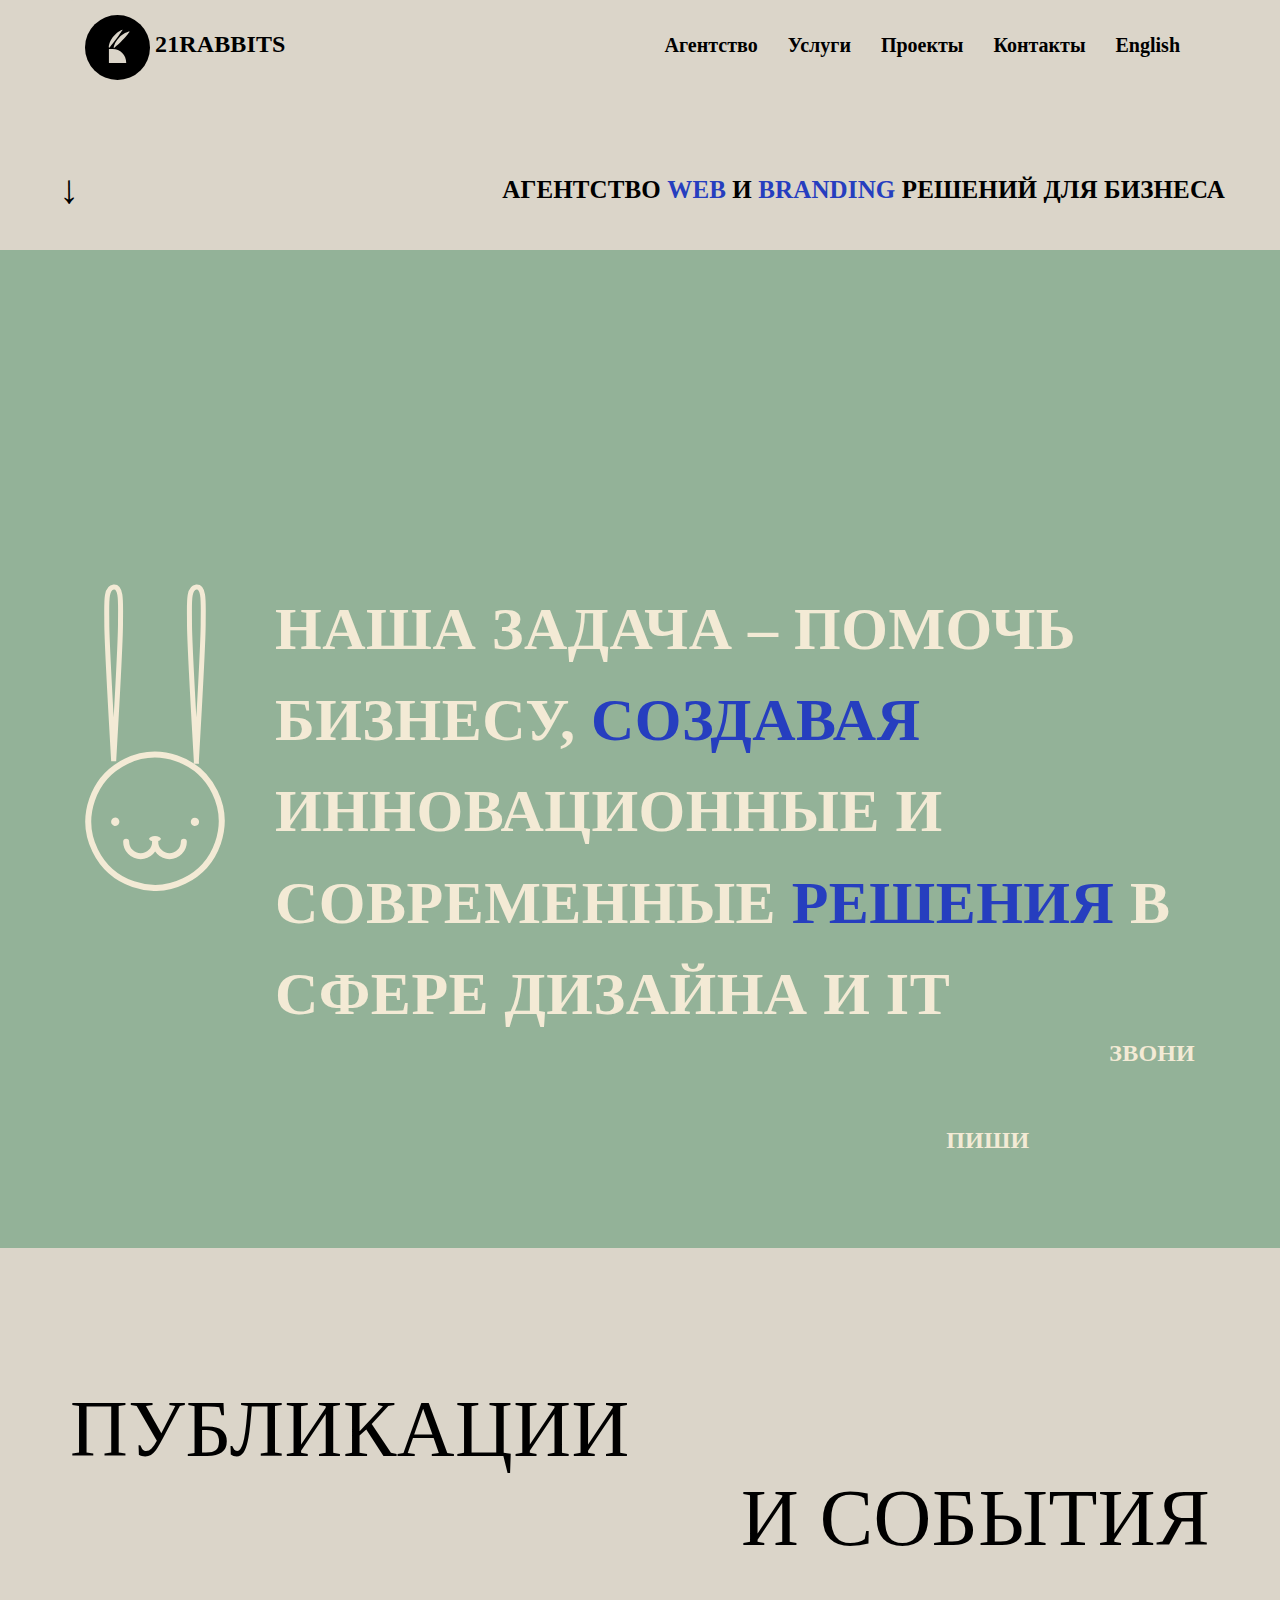
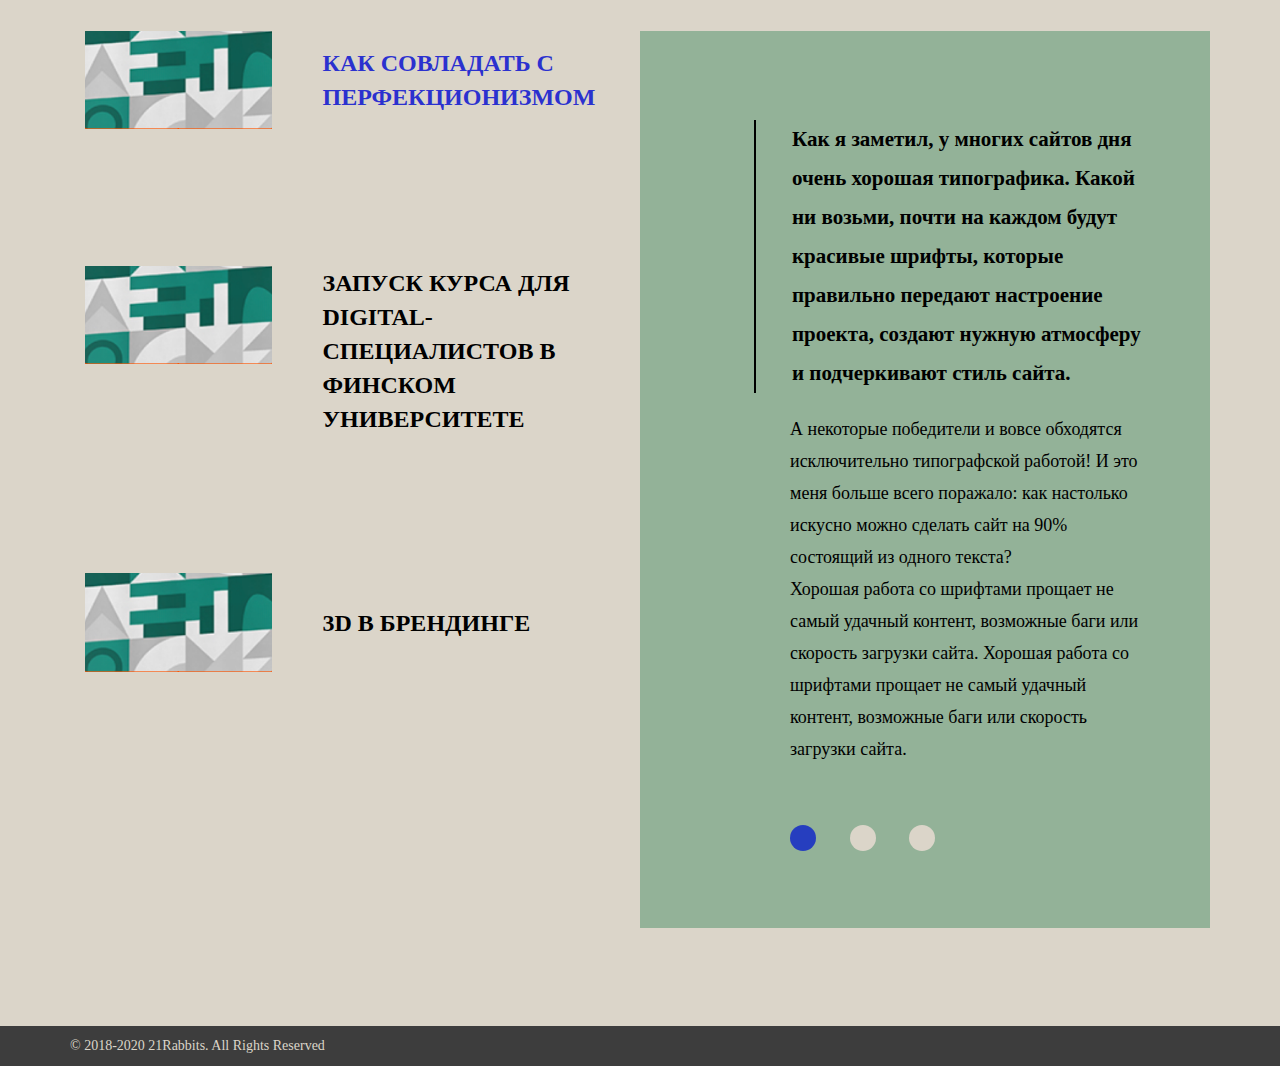
==== index.html @ 033c8aa3 "main video page" ====
<!DOCTYPE html>
<html lang="ru">
<head>
<meta charset="utf-8">
<meta http-equiv="X-UA-Compatible" content="IE=edge">
<meta name="viewport" content="width=device-width, initial-scale=1">
<meta name="format-detection" content="telephone=no">
<link rel="shortcut icon" type="image/x-icon" href="logo.png" />
<meta name="description" content="студия дизайна и разработки сайтов, лендингов, мобильных приложений" />
<meta name="keywords" content="дизайн сайта, лендинг, уникальный дизайн, веб-разработка, разработка мобильных приложений" />
<title>Студия дизайна 21Rabbits</title>
<link rel="stylesheet" type="text/css" href="css/bootstrap.min.css">
<link rel="stylesheet" type="text/css" href="css/style.css"> 

</head>
<body>
<header class="main__navigation">
  <div class="container-fluid">
    <div class="container">
    <nav id="main_page_navigation" class="navbar navbar-default">
      
      <button type="button" class="navbar-toggle" data-toggle="collapse" data-target="#bs-example-navbar-collapse-1">
            <span id="up_panel" class="icon-bar"></span>
            <span id="down_panel" class="icon-bar"></span>
      </button>      
      <a class="navbar-brand" href="index.html">
        <img class="black_white_logo" src="img/logo.svg" alt="21Rabbits">
         <span>21Rabbits</span>
      </a> 
    <div class="collapse navbar-collapse main_page_navigation" id="bs-example-navbar-collapse-1">
      <ul id="transparent_nav" class="nav navbar-nav">
            <li class="menus">
              <a class="first_point active_page" href="index.html">Агентство</a>
              <span class="underlined_menu main_page"></span>
            </li>
            <li>
              <a href="about.html">Услуги</a>              
            </li>                
            <li> 
              <a  href="service.html">Проекты</a>
            </li>                               
            <li>
              <a  href="contacts.html">Контакты</a>              
            </li>
            <li>
                <a href="projects.html">English</a>              
            </li>        
      </ul>
    </div>
    </nav>
  </div>
</div>
</header>
<div> 
 <div class="container-fluid"> 
 	<section class="main__video_block">
    <video class="video" loop="loop" autoplay="" muted="">
      <source src="img/rabbit.mp4" type="video/mp4" />
      <source src="img/rabbit.mp4" />
      <source src="img/rabbit.mp4" />
     </video>
     <div class="container main__video_block_content">
        <h1 class="main__activity">Агентство <span> web </span> и <span>branding</span> решений для бизнеса</h1>
        <span class="main__arrow" >→</span>
   </div>
  </section>


  <section class="main_second_section">
    <div class="container">
      <div class="col-md-2">
      <img class="main_second_section_rabbit" src="img/main/smile-rabbit.svg" alt="21Rabbits">
    </div>
     <div class="col-md-10">
      <h3 class="main_second_section_text"> Наша задача – помочь бизнесу, <span>создавая </span>инновационные и современные <span>решения </span> в сфере дизайна и IT   </h3>

         <p class="main_social call">ЗВОНИ</p>
         <p class="main_social write">ПИШИ</p>

    </div>
  </section>

  <section class="main_news_section">
    <div class="container">

      <h3 class="main_news_section__title">Публикации <br> <span>и события</span> </h3>

      <div class="col-md-6">
        <div class="col-md-12 main_news_line">
           <div class="col-md-5">
            <img class="main_news_section_preview" src="img/main/news_preview.png">
           </div>
           <div class="col-md-7">
              <span class="main_news_section_newstitle active">как совладать с перфекционизмом</span>              
           </div>
        </div> 

        <div class="col-md-12 main_news_line">
           <div class="col-md-5">
            <img class="main_news_section_preview" src="img/main/news_preview.png">
           </div>
           <div class="col-md-7">
              <span class="main_news_section_newstitle">Запуск курса для digital-специалистов в финском университете</span>              
           </div>
        </div>  

        <div class="col-md-12 main_news_line">
           <div class="col-md-5">
            <img class="main_news_section_preview" src="img/main/news_preview.png">
           </div>
           <div class="col-md-7">
              <span class="main_news_section_newstitle">3D в брендинге</span>              
           </div>
        </div>        




    </div>
     <div class="col-md-6">

      <div id="main_news_section_opened">
      <p class="main_news_section_newstext">
        Как я заметил, у многих сайтов дня очень хорошая типографика. 
        Какой ни возьми, почти на каждом будут красивые шрифты, которые правильно передают настроение проекта, создают нужную атмосферу и подчеркивают стиль сайта.</p><br>

       <p class="main_news_section_newstexts">
         А некоторые победители и вовсе обходятся исключительно типографской работой! И это меня больше всего поражало: как настолько искусно можно сделать сайт на 90% состоящий из одного текста?
         <br>

         Хорошая работа со шрифтами прощает не самый удачный контент, возможные баги или скорость загрузки сайта. Хорошая работа со шрифтами прощает не самый удачный контент, возможные баги или скорость загрузки сайта. </p>


         <div class="main_news_lising">
           <span class="main_news_lising__button active"></span>
           <span class="main_news_lising__button"></span>
           <span class="main_news_lising__button"></span>
         </div>

       </div>


     
    </div>
  </section>



          
     
    </div> <!-- fluid -->

    <footer class="site_footer">
      <div class="container">
        <p class="footer_text"> © 2018-2020 21Rabbits. All Rights Reserved</p>
      </div>
    </footer>
</body>
</html>
---- css/style.css ----
p, h1, h2, h3{
margin-bottom: 0;
margin-top: 0;
}
.col-md-6,
.col-md-12 {
padding: 0;
}
.main__video_block {
overflow: hidden;
background-color: #dbd5c9;
position: relative;
}
.main__navigation{
background-color: #dbd5c9; 
}
.navbar-brand>span {
height: 31px;
font-family: HagridTextTrial;
font-size: 24px;
font-weight: bold;
font-stretch: normal;
font-style: normal;
line-height: normal;
letter-spacing: 0.12px;
text-align: center;
color: #000000;
text-transform: uppercase;
}
.navbar {
min-height: 50px;
margin-bottom: 0;
border: none;
background-color: #dbd5c9;
}
ul.nav.navbar-nav {
float: right;
}

ul.nav.navbar-nav>li>a { 
height: 24px;
font-family: Montserrat;
font-size: 20px;
font-weight: 600;
font-stretch: normal;
font-style: normal;
line-height: normal;
letter-spacing: normal;
color: #000;
padding-top: 34px;
}
/* VIDEO */
.video {
top: 50%;
width: 100vw;
}

.main__video_block_content{
position: relative;
height: 100%;

}
.main__activity{
position: relative;
font-family: Montserrat;
font-size: 25px;
font-weight: bold;
text-transform: uppercase;
line-height: 2.2;
letter-spacing: 0.12px;
color: #000;
z-index: 12;
position: absolute;
bottom: 33px;
right: 0;


}
.main__activity span{
color: #263ebf; 
}
.main__arrow  {
width: 33.2px;
height: 55.7px;
transform: rotate(89.56deg);
font-family: Overpass;
font-size: 40px;
font-weight: 900;
font-stretch: normal;
font-style: italic;
line-height: normal;
letter-spacing: normal;
color: #000000;
z-index: 12;
position: absolute;
bottom: 33px;
left: 0;
}
.main_second_section{
background-color: #93b298;
}
.main_second_section_text {
font-family: HagridTextVariable_;
font-size: 60px;
font-weight: bold;
font-stretch: normal;
font-style: normal;
line-height: 1.52;
letter-spacing: 0.5px;
color: #f3ead5;
display: inline;
text-transform: uppercase;
float: right;
}
.main_second_section_text>span {
color: #263ebf;
}
.main_second_section_rabbit{
float: left;
display: inline;
}


/*Главная второй блок */

.main_second_section{
padding-top: 334px;
padding-bottom: 94px;
}


.main_social {
  font-family: Inter;
  font-size: 24px;
  font-weight: 900;
  font-stretch: normal;
  font-style: normal;
  line-height: normal;
  letter-spacing: 0.2px;
  color: #f3ead5;
  text-transform: uppercase;
  text-align: right;
  margin-top: 60px;
  cursor: pointer;
}


.main_social.write{
margin-right: 18%;
}



/*Главная новостной блок */

.main_news_section{
 padding-top: 137px;
 padding-bottom: 98px; 
 background-color: #dbd5c9;
}




.main_news_section__title{
font-family: HagridTextTrial;
font-size: 80px;
font-weight: 500;
text-transform: uppercase;
line-height: 1.11;
letter-spacing: 0.5px;
color: #000;
margin-bottom: 68px;

}


.main_news_section__title>span{
text-align: right;
display: block;
}

.main_news_section_preview{
display: inline-block;
max-width: 90%;
}


.main_news_section_newstitle {
font-family: Montserrat;
font-size: 24px;
font-weight: bold;
line-height: 1.42;
letter-spacing: normal;
color: #000;
text-transform: uppercase;

  align-items: center;
  justify-content: center;

}
.main_news_section_newstitle.active{
color: #2b31cf; 
}

#main_news_section_opened{
background-color: #93b298; 
padding-top: 89px;
padding-bottom: 72px; 
}
.main_news_section_newstext {
border-left: 2px solid #000; /* Параметры линии */ 
margin-left: 20%; /* Отступ слева */
padding-left: 36px; /* Расстояние от линии до текста */
max-width: 616px;
width: 70%;
font-family: Montserrat;
font-size: 21px;
font-weight: bold;
font-stretch: normal;
font-style: normal;
line-height: 1.86;
letter-spacing: normal;
color: #000000;
}
.main_news_section_newstexts {
max-width: 616px;
width: 70%;
font-family: Montserrat;
font-size: 18px;
font-weight: 500;
font-stretch: normal;
font-style: normal;
line-height: 1.78;
letter-spacing: normal;
color: #000;
margin-left: 20%; /* Отступ слева */
padding-left: 36px; 
}

.main_news_line{
display: flex;
  display: -webkit-box;
  display: -webkit-flex;
  display: -ms-flexbox;
margin-bottom: 137px;
}

.main_news_line>.col-md-7{
display: flex;
  display: -webkit-box;
  display: -webkit-flex;
  display: -ms-flexbox;


align-items: center
  -webkit-box-align: center;
  -webkit-align-items: center;
  -ms-flex-align: center;
  /*justify-content: center;*/
}

.main_news_lising{
margin-left: 21%;
margin-top: 60px;
}
.main_news_lising__button{
  display: inline-block;
  width: 26px;
  height: 26px;
  background-color: #dbd5c9;
  border-radius: 50%;
  margin-left: 30px;
  cursor: pointer;
}

.main_news_lising__button.active{
 background-color: #263ebf; 
}

/*футер*/
.site_footer{
background-color: #3d3d3d;
padding-top: 1rem;
padding-bottom: 1rem;
}
.footer_text{
font-family: Montserrat;
font-size: 14px;
font-weight: 300;
color: #dbd5c9;
}













@media (max-width: 768px) {
.main__video_block {
background: url('../img/rabbit.mp4')
0 top no-repeat;
-webkit-background-size: cover;
background-size: cover;
}
.video
{
display: none;
}
}
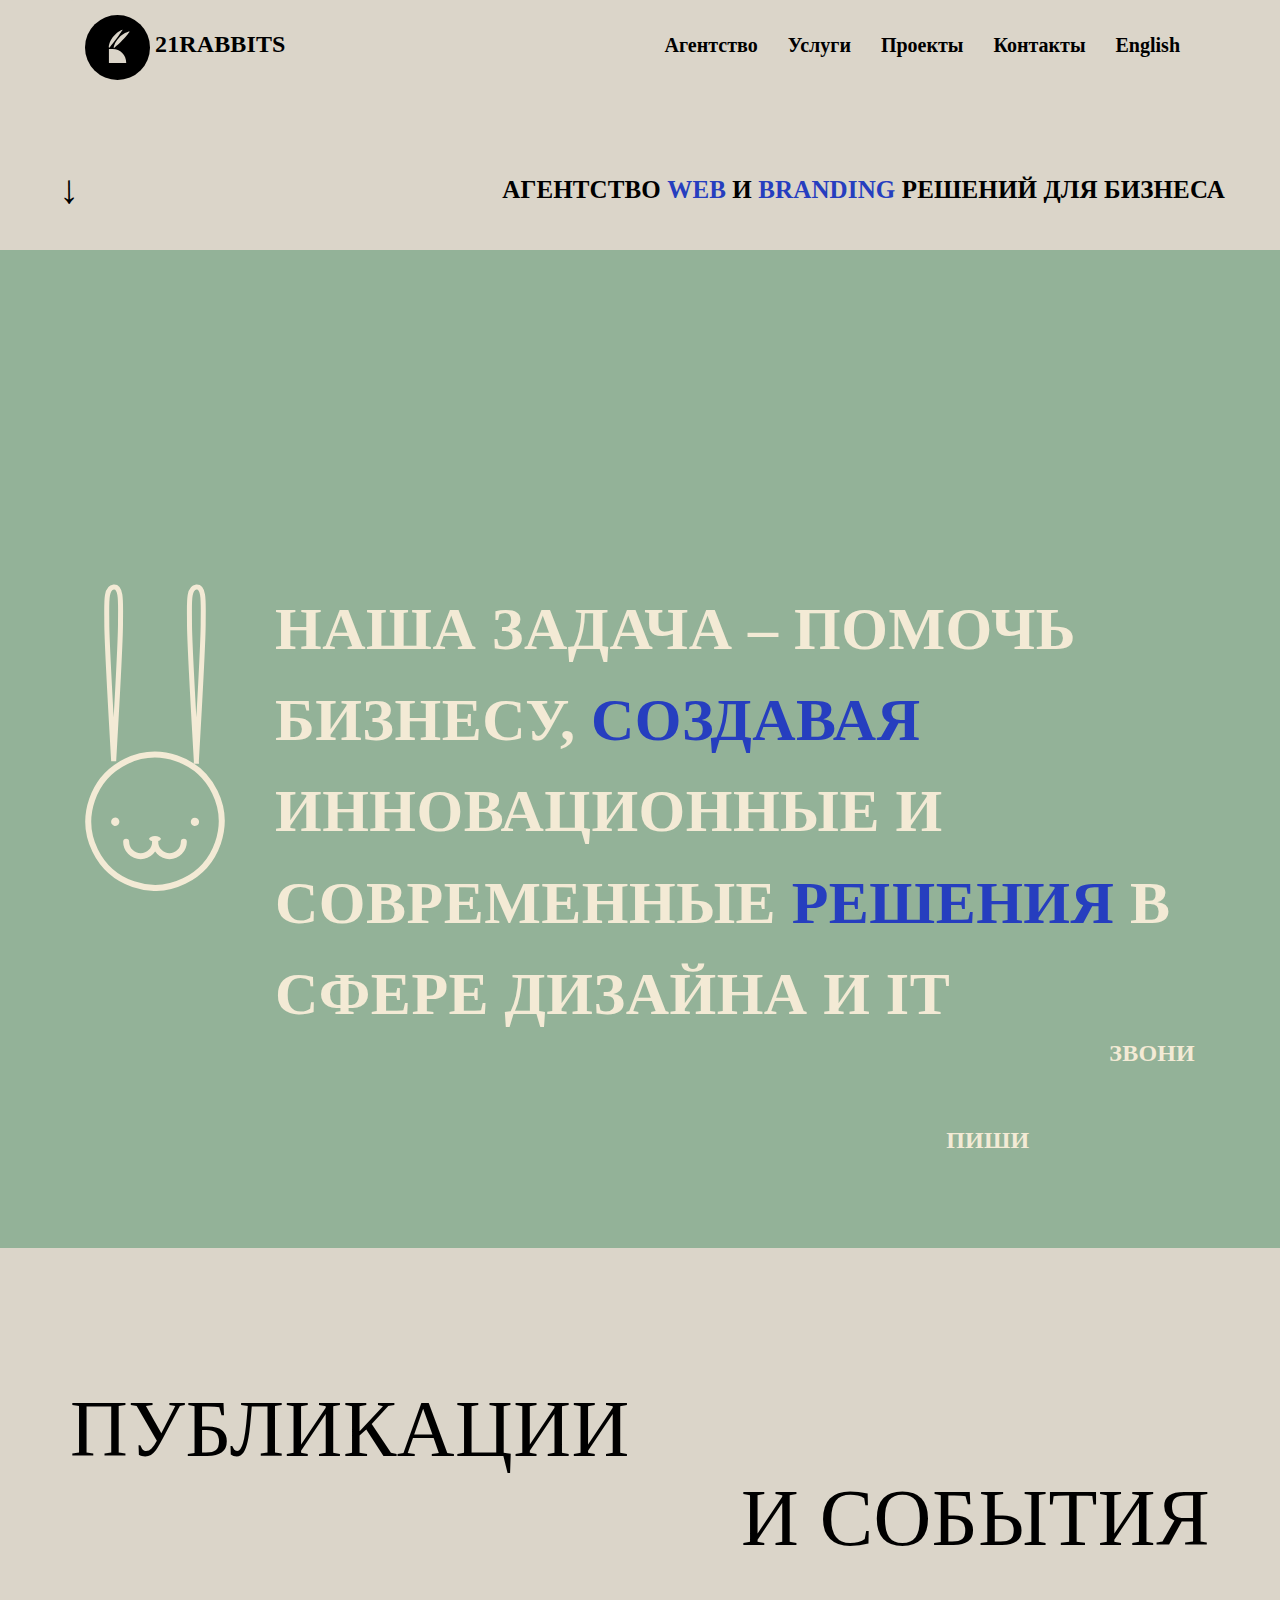
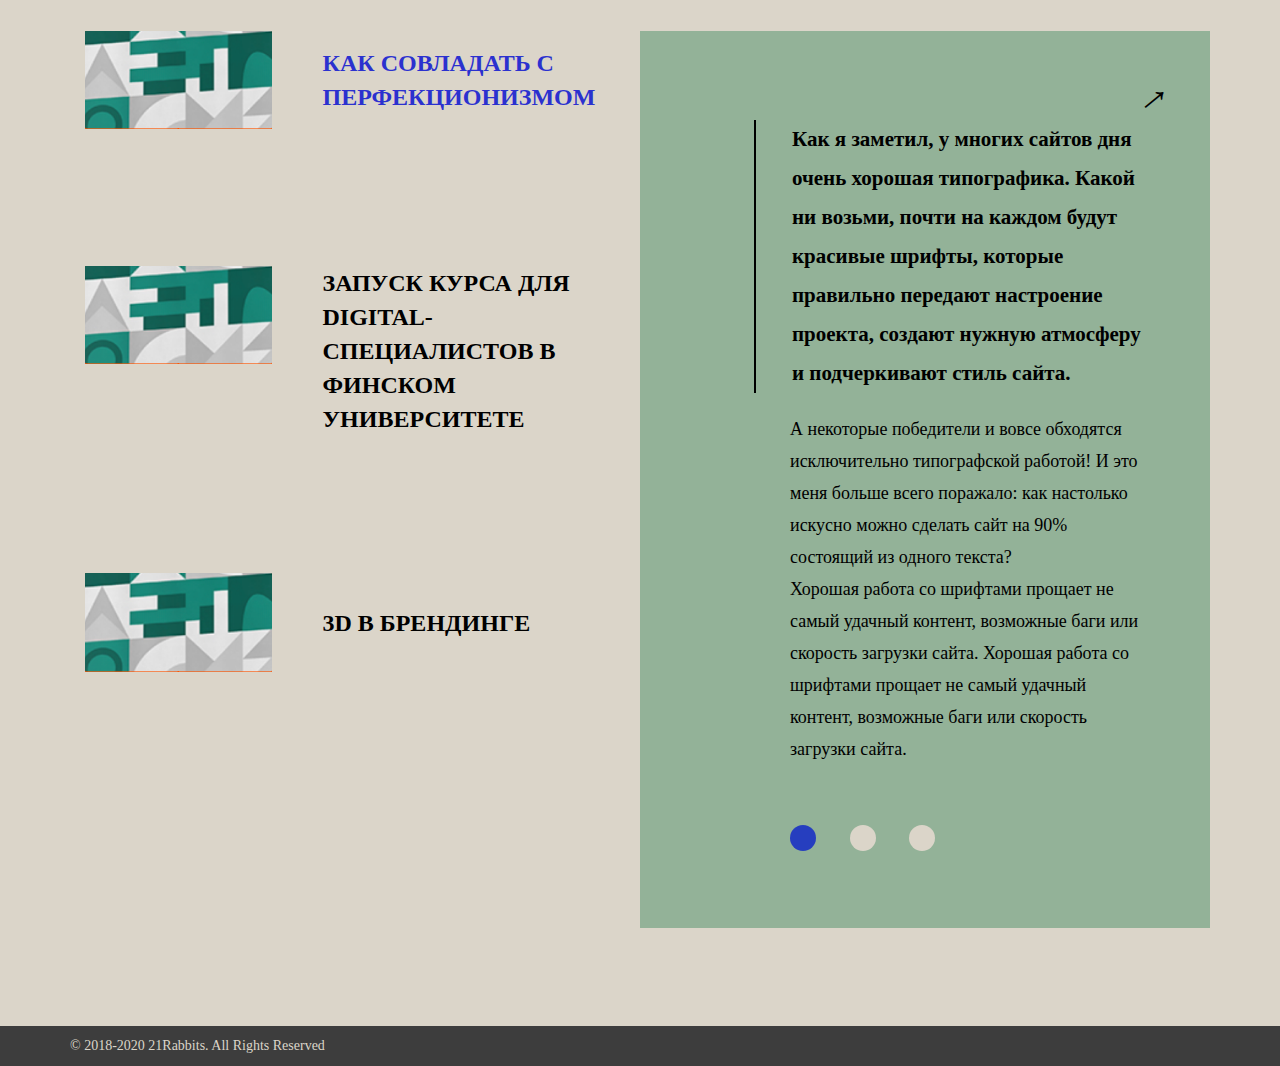
==== commit f40f41d2: "agency" ====
--- a/index.html
+++ b/index.html
@@ -34,7 +34,7 @@
               <span class="underlined_menu main_page"></span>
             </li>
             <li>
-              <a href="about.html">Услуги</a>              
+              <a href="service.html">Услуги</a>              
             </li>                
             <li> 
               <a  href="service.html">Проекты</a>
@@ -120,6 +120,8 @@
      <div class="col-md-6">
 
       <div id="main_news_section_opened">
+<p class="main__arrow_news opened" >→</p>
+
       <p class="main_news_section_newstext">
         Как я заметил, у многих сайтов дня очень хорошая типографика. 
         Какой ни возьми, почти на каждом будут красивые шрифты, которые правильно передают настроение проекта, создают нужную атмосферу и подчеркивают стиль сайта.</p><br>
--- a/css/style.css
+++ b/css/style.css
@@ -3,7 +3,8 @@
 margin-top: 0;
 }
 .col-md-6,
-.col-md-12 {
+.col-md-12,
+.col-md-4 {
 padding: 0;
 }
 .main__video_block {
@@ -130,18 +131,18 @@
 
 
 .main_social {
-  font-family: Inter;
-  font-size: 24px;
-  font-weight: 900;
-  font-stretch: normal;
-  font-style: normal;
-  line-height: normal;
-  letter-spacing: 0.2px;
-  color: #f3ead5;
-  text-transform: uppercase;
-  text-align: right;
-  margin-top: 60px;
-  cursor: pointer;
+font-family: Inter;
+font-size: 24px;
+font-weight: 900;
+font-stretch: normal;
+font-style: normal;
+line-height: normal;
+letter-spacing: 0.2px;
+color: #f3ead5;
+text-transform: uppercase;
+text-align: right;
+margin-top: 60px;
+cursor: pointer;
 }
 
 
@@ -154,9 +155,9 @@
 /*Главная новостной блок */
 
 .main_news_section{
- padding-top: 137px;
- padding-bottom: 98px; 
- background-color: #dbd5c9;
+padding-top: 137px;
+padding-bottom: 98px; 
+background-color: #dbd5c9;
 }
 
 
@@ -195,8 +196,8 @@
 color: #000;
 text-transform: uppercase;
 
-  align-items: center;
-  justify-content: center;
+align-items: center;
+justify-content: center;
 
 }
 .main_news_section_newstitle.active{
@@ -207,6 +208,8 @@
 background-color: #93b298; 
 padding-top: 89px;
 padding-bottom: 72px; 
+position: relative;
+width: 100%;
 }
 .main_news_section_newstext {
 border-left: 2px solid #000; /* Параметры линии */ 
@@ -240,24 +243,24 @@
 
 .main_news_line{
 display: flex;
-  display: -webkit-box;
-  display: -webkit-flex;
-  display: -ms-flexbox;
+display: -webkit-box;
+display: -webkit-flex;
+display: -ms-flexbox;
 margin-bottom: 137px;
 }
 
 .main_news_line>.col-md-7{
 display: flex;
-  display: -webkit-box;
-  display: -webkit-flex;
-  display: -ms-flexbox;
+display: -webkit-box;
+display: -webkit-flex;
+display: -ms-flexbox;
 
 
 align-items: center
-  -webkit-box-align: center;
-  -webkit-align-items: center;
-  -ms-flex-align: center;
-  /*justify-content: center;*/
+-webkit-box-align: center;
+-webkit-align-items: center;
+-ms-flex-align: center;
+/*justify-content: center;*/
 }
 
 .main_news_lising{
@@ -265,17 +268,39 @@
 margin-top: 60px;
 }
 .main_news_lising__button{
-  display: inline-block;
-  width: 26px;
-  height: 26px;
-  background-color: #dbd5c9;
-  border-radius: 50%;
-  margin-left: 30px;
-  cursor: pointer;
+display: inline-block;
+width: 26px;
+height: 26px;
+background-color: #dbd5c9;
+border-radius: 50%;
+margin-left: 30px;
+cursor: pointer;
 }
 
 .main_news_lising__button.active{
- background-color: #263ebf; 
+background-color: #263ebf; 
+}
+
+.main__arrow_news.opened {
+transform: rotate(320.56deg);
+font-family: Overpass;
+font-size: 40px;
+font-weight: 900;
+font-stretch: normal;
+font-style: bold;
+color: #000;
+position: absolute;
+right: 7%;
+top: 4%;
+display: block;
+text-align: right;
+}
+/*Страница агентство*/
+.agency__first_block{
+background-color: #93b298;	
+}
+.agency__navigation{
+background-color: #93b298;		
 }
 
 /*футер*/
@@ -293,11 +318,43 @@
 
 
 
-
-
-
-
-
+/*Страница агенство */
+
+.vertical-tab-content{
+display: none;
+}
+.vertical-tab-content.active{
+display: block;
+}
+a.list-group-item.active, a.list-group-item.active:hover, a.list-group-item.active:focus{
+background-color: #ca6d2d;
+}
+
+a.list-group-item{
+display: inline-block;
+}
+
+.agency__title {
+
+  font-family: HagridTextVariable_;
+  font-size: 80px;
+  font-weight: 500;
+  font-stretch: normal;
+  font-style: normal;
+  line-height: 1.6;
+  letter-spacing: 0.5px;
+  color: #f3ead5;
+  text-transform: uppercase;
+}
+
+
+
+
+.wrapper{
+height: 100vw;
+margin-bottom: -60px;
+}
+container-fluid
 
 
 
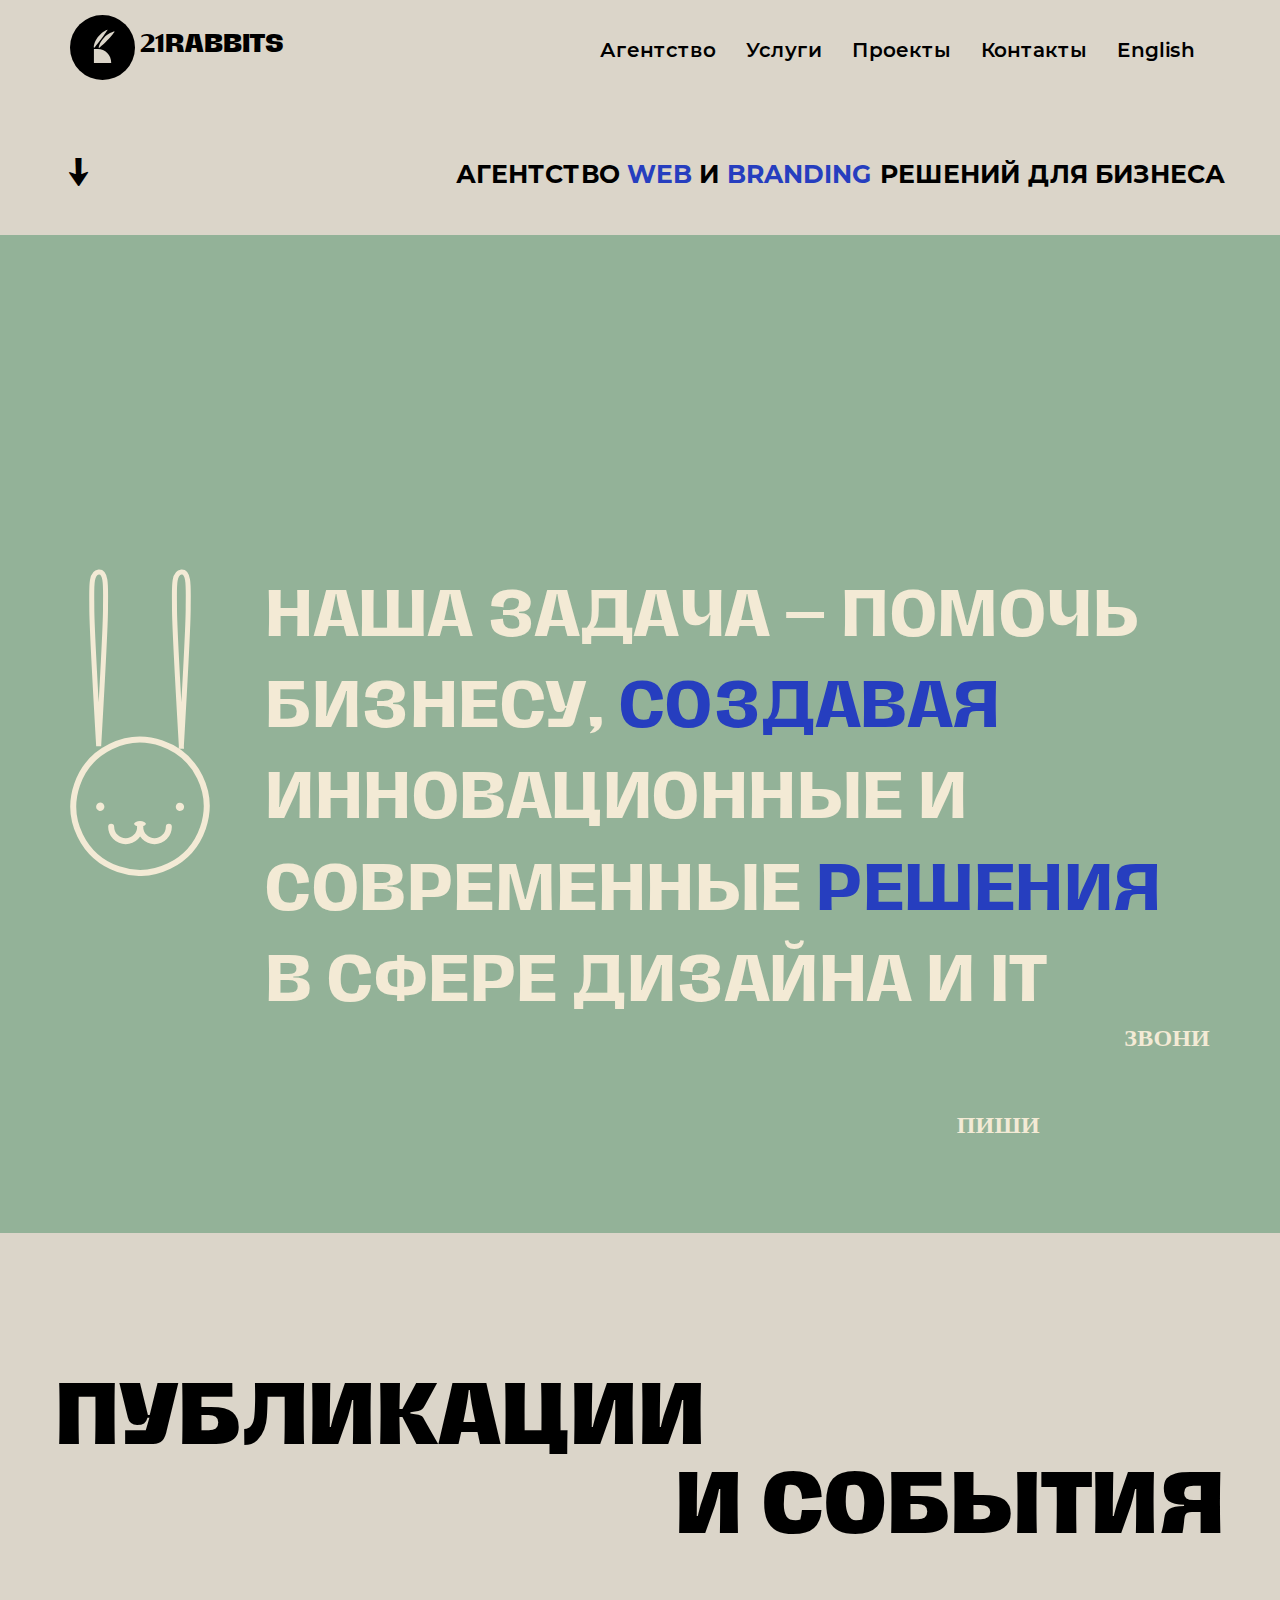
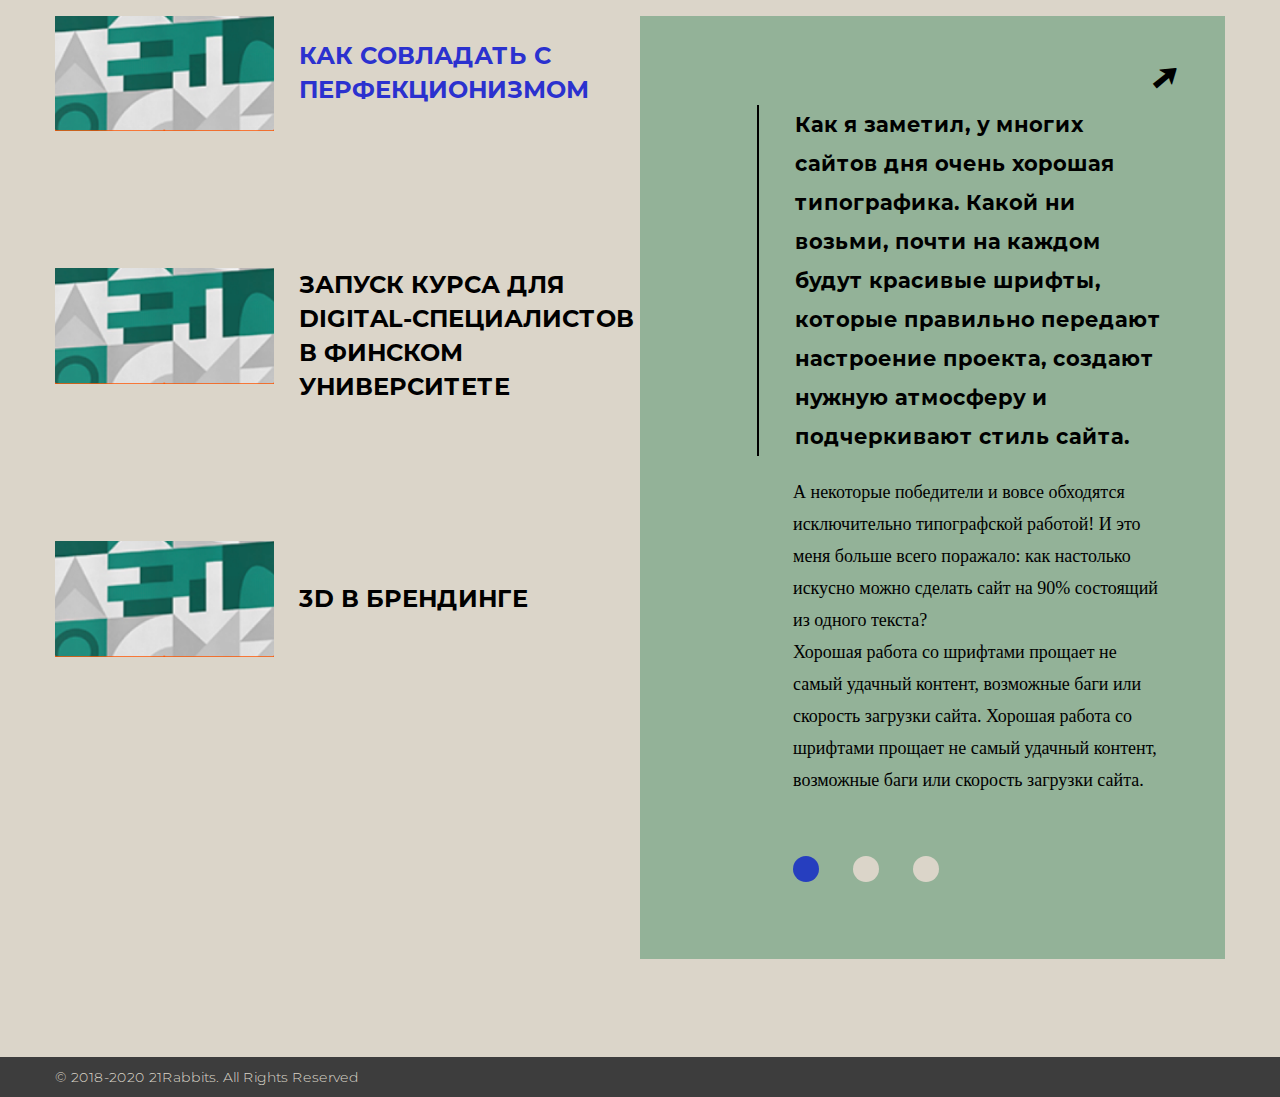
==== commit c0c78099: "structure" ====
--- a/index.html
+++ b/index.html
@@ -5,7 +5,7 @@
 <meta http-equiv="X-UA-Compatible" content="IE=edge">
 <meta name="viewport" content="width=device-width, initial-scale=1">
 <meta name="format-detection" content="telephone=no">
-<link rel="shortcut icon" type="image/x-icon" href="logo.png" />
+<link rel="shortcut icon" type="image/x-icon" href="img/logo.svg" />
 <meta name="description" content="студия дизайна и разработки сайтов, лендингов, мобильных приложений" />
 <meta name="keywords" content="дизайн сайта, лендинг, уникальный дизайн, веб-разработка, разработка мобильных приложений" />
 <title>Студия дизайна 21Rabbits</title>
@@ -17,33 +17,31 @@
 <header class="main__navigation">
   <div class="container-fluid">
     <div class="container">
-    <nav id="main_page_navigation" class="navbar navbar-default">
-      
+    <nav id="main_page_navigation" class="navbar navbar-default">      
       <button type="button" class="navbar-toggle" data-toggle="collapse" data-target="#bs-example-navbar-collapse-1">
-            <span id="up_panel" class="icon-bar"></span>
-            <span id="down_panel" class="icon-bar"></span>
+            Меню
       </button>      
       <a class="navbar-brand" href="index.html">
         <img class="black_white_logo" src="img/logo.svg" alt="21Rabbits">
-         <span>21Rabbits</span>
+        <span><span class="brand_part">21</span>Rabbits</span>
       </a> 
     <div class="collapse navbar-collapse main_page_navigation" id="bs-example-navbar-collapse-1">
       <ul id="transparent_nav" class="nav navbar-nav">
             <li class="menus">
-              <a class="first_point active_page" href="index.html">Агентство</a>
+              <a class="first_point active_page" href="agency.html">Агентство</a>
               <span class="underlined_menu main_page"></span>
             </li>
             <li>
-              <a href="service.html">Услуги</a>              
+             <a href="service.html">Услуги</a>                          
             </li>                
             <li> 
-              <a  href="service.html">Проекты</a>
+              <a  href="projects.html">Проекты</a>
             </li>                               
             <li>
               <a  href="contacts.html">Контакты</a>              
             </li>
             <li>
-                <a href="projects.html">English</a>              
+                <a href="#">English</a>              
             </li>        
       </ul>
     </div>
@@ -52,7 +50,7 @@
 </div>
 </header>
 <div> 
- <div class="container-fluid"> 
+ <div class="container-fluid "> 
  	<section class="main__video_block">
     <video class="video" loop="loop" autoplay="" muted="">
       <source src="img/rabbit.mp4" type="video/mp4" />
@@ -61,6 +59,8 @@
      </video>
      <div class="container main__video_block_content">
         <h1 class="main__activity">Агентство <span> web </span> и <span>branding</span> решений для бизнеса</h1>
+
+        
         <span class="main__arrow" >→</span>
    </div>
   </section>
@@ -83,7 +83,7 @@
   <section class="main_news_section">
     <div class="container">
 
-      <h3 class="main_news_section__title">Публикации <br> <span>и события</span> </h3>
+      <h3 class="main_news_section__title">Публикации <br> <span>и события</span> </h3> 
 
       <div class="col-md-6">
         <div class="col-md-12 main_news_line">
@@ -144,19 +144,31 @@
 
      
     </div>
-  </section>
-
-
-
-          
+  </section>         
      
     </div> <!-- fluid -->
-
     <footer class="site_footer">
       <div class="container">
         <p class="footer_text"> © 2018-2020 21Rabbits. All Rights Reserved</p>
       </div>
     </footer>
+
+
+
+<!-- <div id="oval_parent">
+  <div id="oval"></div>
+</div> -->
+
+
+
+
+
+ <script src="js/juery.js"></script>
+<script src="js/swipe.js"></script>
+<script src="js/menu.js"></script> 
+<script src="js/index.js"></script> 
+
+
 </body>
 </html> 
 
--- a/css/style.css
+++ b/css/style.css
@@ -1,10 +1,178 @@
+/*
+Theme Name: 21 Rabbits
+Author: Evgenia
+Version: 1.0
+*/
+@font-face{font-family:"Montserrat-Bold";
+src:url("../fonts/Montserrat-Bold/Montserrat-Bold.eot");
+src:url("../fonts/Montserrat-Bold/Montserrat-Bold.eot?#iefix") format('embeddedopentype'),
+url("../fonts/Montserrat-Bold/Montserrat-Bold.woff2") format("woff2"),
+url("../fonts/Montserrat-Bold/Montserrat-Bold.woff") format("woff"),
+url("../fonts/Montserrat-Bold/Montserrat-Bold.ttf") format("truetype"),
+url("../fonts/Montserrat-Bold/Montserrat-Bold.otf") format("opentype"),
+url("../fonts/Montserrat-Bold/Montserrat-Bold.svg#svgMontserrat-Bold") format("svg");
+font-style:normal;
+font-weight:bold;
+font-display: swap;
+}
+@font-face{font-family:"Montserrat_SemiBold";
+src:url("../fonts/Montserrat_SemiBold/MontserratSemiBold.eot");
+src:url("../fonts/Montserrat_SemiBold/MontserratSemiBold.eot?#iefix") format('embeddedopentype'),
+url("../fonts/Montserrat_SemiBold/MontserratSemiBold.woff2") format("woff2"),
+url("../fonts/Montserrat_SemiBold/Montserrat-SemiBold.woff") format("woff"),
+url("../fonts/Montserrat_SemiBold/MontserratSemiBold.ttf") format("truetype"),
+url("../fonts/Montserrat_SemiBold/Montserrat-SemiBold.otf") format("opentype"),
+url("../fonts/Montserrat_SemiBold/Montserrat-SemiBold.svg#svgMontserrat-SemiBold") format("svg");
+font-style:normal;
+font-weight:bold;
+font-display: swap;
+}
+
+@font-face{font-family:"Montserrat_Extrabold";
+src:url("../fonts/MontserratExtraBold/montserrat_extrabold.eot");
+src:url("../fonts/MontserratExtraBold/montserrat_extrabold.eot.eot?#iefix") format('embeddedopentype'),
+url("../fonts/MontserratExtraBold/montserrat_extrabold.woff2") format("woff2"),
+url("../fonts/MontserratExtraBold/montserrat_extrabold.woff") format("woff"),
+url("../fonts/MontserratExtraBold/montserrat_extrabold.ttf") format("truetype"),
+url("../fonts/MontserratExtraBold/Montserrat-ExtraBold.otf") format("opentype"),
+url("../fonts/MontserratExtraBold/montserrat_extrabold.svg#svgmontserrat_extrabold") format("svg");
+font-style:normal;
+font-weight:bold;
+font-display: swap;
+}
+
+
+
+
+
+
+@font-face{font-family:"Montserrat_Medium";
+src:url("../fonts/Montserrat_Medium/Montserrat-Medium.eot");
+src:url("../fonts/Montserrat_Medium/Montserrat-Medium.eot?#iefix") format('embeddedopentype'),
+url("../fonts/Montserrat_Medium/Montserrat-Medium.woff2") format("woff2"),
+url("../fonts/Montserrat_Medium/Montserrat-Medium.woff") format("woff"),
+url("../fonts/Montserrat_Medium/Montserrat-Medium.ttf") format("truetype"),
+url("../fonts/Montserrat_Medium/Montserrat-Medium.otf") format("opentype"),
+url("../fonts/Montserrat_Medium/Montserrat-Medium.svg#svgMontserrat-Medium") format("svg");
+font-style:normal;
+font-weight:normal;
+font-display: swap;
+}
+
+@font-face{font-family:"Montserrat-Light";
+src:url("../fonts/Montserrat-Light/Montserrat_Light.eot");
+src:url("../fonts/Montserrat-Light/Montserrat-Light.eot?#iefix") format("embeddedopentype"),
+url("../fonts/Montserrat-Light/Montserrat-Light.woff2") format("woff2"),
+url("../fonts/Montserrat-Light/Montserrat-Light.woff") format("woff"),
+url("../fonts/Montserrat-Light/Montserrat-Light.ttf") format("truetype"),
+url("../fonts/Montserrat-Light/Montserrat-Light.otf") format("opentype"),
+url("../fonts/Montserrat-Light/Montserrat-Light.svg#svgMontserrat-Light") format("svg");
+font-style:normal;
+font-weight:normal;
+font-display: swap;
+}
+
+
+
+
+@font-face{font-family: "HagridTextTrial-Bold";
+src:url("../fonts/HagridTextTrial-Bold/Hagrid-Text-Bold-trial.eot");
+src:url("../fonts/HagridTextTrial-Bold/Hagrid-Text-Bold-trial.eot?#iefix") format('embeddedopentype'),
+url("../fonts/HagridTextTrial-Bold/Hagrid-Text-Bold-trial.woff2") format("woff2"),
+url("../fonts/HagridTextTrial-Bold/HagridTextTrial-Bold.woff") format("woff"),
+url("../fonts/HagridTextTrial-Bold/Hagrid-Text-Bold-trial.ttf") format("truetype"),
+url("../fonts/HagridTextTrial-Bold/HagridTextTrial-Bold.otf") format("opentype"),
+url("../fonts/HagridTextTrial-Bold/HagridTextTrial-Bold.svg#svgHagridTextTrial-Bold") format("svg");
+font-style:normal;
+font-weight:bold;
+font-display: swap;
+}
+
+@font-face{font-family: "HagridTextTrial-Extrabold";
+src:url("../fonts/HagridTextTrial-Extrabold/Hagrid-Text-Extrabold-trial.eot");
+src:url("../fonts/HagridHagridTextTrial-Extrabold/Hagrid-Text-Extrabold-trial.eot?#iefix") format('embeddedopentype'),
+url("../fonts/HagridTextTrial-Extrabold/Hagrid-Text-Extrabold-trial.woff2") format("woff2"),
+url("../fonts/HagridTextTrial-Extrabold/HagridTextTrial-Extrabold.woff") format("woff"),
+url("../fonts/HagridTextTrial-Extrabold/Hagrid-Text-Extrabold-trial.ttf") format("truetype"),
+url("../fonts/HagridTextTrial-Extrabold/HagridTextTrial-Extrabold.otf") format("opentype"),
+url("../fonts/HagridTextTrial-Extrabold/HagridTextTrial-Extrabold.svg#svgHagridTextTrial-Extrabold") format("svg");
+font-style:normal;
+font-weight:bold;
+font-display: swap;
+}
+
+@font-face{font-family: "BlackerSansText-Heavy";
+src:url("../fonts/BlackerSansText-Heavy/Blacker-Sans-Text-Heavy.eot");
+src:url("../fonts/BlackerSansText-Heavy/Blacker-Sans-Text-Heavy.eot?#iefix") format('embeddedopentype'),
+url("../fonts/BlackerSansText-Heavy/Blacker-Sans-Text-Heavy.woff2") format("woff2"),
+url("../fonts/BlackerSansText-Heavy/BlackerSansText-Heavy.woff") format("woff"),
+url("../fonts/BlackerSansText-Heavy/Blacker-Sans-Text-Heavy.ttf") format("truetype"),
+url("../fonts/BlackerSansText-Heavy/BlackerSansText-Heavy.otf") format("opentype"),
+url("../fonts/BlackerSansText-Heavy/BlackerSansText-Heavy.svg#svgBlackerSansText-Heavy") format("svg");
+font-style:normal;
+font-weight:bold;
+font-display: swap;
+}
+
+
+@font-face{font-family: "HagridVariable";
+src:url("../fonts/HagridVariable/HagridVariable.eot");
+src:url("../fonts/HagridVariable/HagridVariable.eot?#iefix") format('embeddedopentype'),
+url("../fonts/HagridVariable/HagridVariable.woff2") format("woff2"),
+url("../fonts/HagridVariable/Hagrid-Variablel.woff") format("woff"),
+url("../fonts/HagridVariable/HagridVariable.ttf") format("truetype"),
+url("../fonts/HagridVariable/HagridVariable.otf") format("opentype"),
+url("../fonts/HagridVariable/HagridVariable.svg#svgHagridVariable") format("svg");
+font-style:normal;
+font-weight:bold;
+font-display: swap;
+}
+
+
+
+
+
+
+
+
+@font-face{font-family: "Overpass-BlackItalic";
+src:url("../fonts/OverpassBlackitalic/Overpass-BlackItalic.eot");
+src:url("../fonts/OverpassBlackitalic/Overpass-BlackItalic.eot?#iefix") format('embeddedopentype'),
+url("../fonts/OverpassBlackitalic/Overpass-BlackItalic.woff2") format("woff2"),
+url("../fonts/OverpassBlackitalic/Overpass-BlackItalic.woff") format("woff"),
+url("../fonts/OverpassBlackitalic/Overpass-BlackItalic.ttf") format("truetype"),
+url("../fonts/OverpassBlackitalic/Overpass-BlackItalic.otf") format("opentype"),
+url("../fonts/OverpassBlackitalic/Overpass-BlackItalic.svg#svgOverpass-BlackItalic") format("svg");
+font-style:normal;
+font-weight:normal;
+font-display: swap;
+}
+
+html{
+overflow-x: hidden;
+color: #000;
+}
+
+
 p, h1, h2, h3{
 margin-bottom: 0;
 margin-top: 0;
 }
+
+a:hover{
+text-decoration: none;
+}
+
+
+
+
 .col-md-6,
 .col-md-12,
-.col-md-4 {
+.col-md-4,
+.col-md-7,
+.col-md-5,
+.container,
+.container-fluid {
 padding: 0;
 }
 .main__video_block {
@@ -15,9 +183,18 @@
 .main__navigation{
 background-color: #dbd5c9; 
 }
+.navbar-brand{
+padding-bottom: 0;
+}
+.brand_part{
+font-family: 'BlackerSansText-Heavy';
+font-size:26px;
+letter-spacing: 0.13px; 
+}
+
 .navbar-brand>span {
 height: 31px;
-font-family: HagridTextTrial;
+font-family: 'HagridTextTrial-Extrabold';
 font-size: 24px;
 font-weight: bold;
 font-stretch: normal;
@@ -39,16 +216,14 @@
 }
 
 ul.nav.navbar-nav>li>a { 
-height: 24px;
-font-family: Montserrat;
+font-family: 'Montserrat_SemiBold';
 font-size: 20px;
-font-weight: 600;
 font-stretch: normal;
 font-style: normal;
 line-height: normal;
 letter-spacing: normal;
 color: #000;
-padding-top: 34px;
+padding-top: 38px;
 }
 /* VIDEO */
 .video {
@@ -63,9 +238,9 @@
 }
 .main__activity{
 position: relative;
-font-family: Montserrat;
+font-family: Montserrat-Bold;
 font-size: 25px;
-font-weight: bold;
+/*font-weight: bold;*/
 text-transform: uppercase;
 line-height: 2.2;
 letter-spacing: 0.12px;
@@ -83,8 +258,11 @@
 .main__arrow  {
 width: 33.2px;
 height: 55.7px;
+-webkit-transform: rotate(89.56deg);
+-ms-transform: rotate(89.56deg);
 transform: rotate(89.56deg);
-font-family: Overpass;
+
+font-family: "Overpass-BlackItalic";
 font-size: 40px;
 font-weight: 900;
 font-stretch: normal;
@@ -96,12 +274,13 @@
 position: absolute;
 bottom: 33px;
 left: 0;
+cursor: pointer;
 }
 .main_second_section{
 background-color: #93b298;
 }
 .main_second_section_text {
-font-family: HagridTextVariable_;
+font-family: 'HagridTextTrial-Bold';
 font-size: 60px;
 font-weight: bold;
 font-stretch: normal;
@@ -143,6 +322,7 @@
 text-align: right;
 margin-top: 60px;
 cursor: pointer;
+
 }
 
 
@@ -150,7 +330,18 @@
 margin-right: 18%;
 }
 
-
+/*футер*/
+.site_footer{
+background-color: #3d3d3d;
+padding-top: 1rem;
+padding-bottom: 1rem;
+}
+.footer_text{
+font-family: 'Montserrat-Light';
+font-size: 14px;
+font-weight: 300;
+color: #dbd5c9;
+}
 
 /*Главная новостной блок */
 
@@ -164,7 +355,7 @@
 
 
 .main_news_section__title{
-font-family: HagridTextTrial;
+font-family: HagridTextTrial-Extrabold;
 font-size: 80px;
 font-weight: 500;
 text-transform: uppercase;
@@ -188,9 +379,9 @@
 
 
 .main_news_section_newstitle {
-font-family: Montserrat;
+font-family: Montserrat-Bold;
 font-size: 24px;
-font-weight: bold;
+/*font-weight: bold;*/
 line-height: 1.42;
 letter-spacing: normal;
 color: #000;
@@ -217,9 +408,9 @@
 padding-left: 36px; /* Расстояние от линии до текста */
 max-width: 616px;
 width: 70%;
-font-family: Montserrat;
+font-family: Montserrat-Bold;
 font-size: 21px;
-font-weight: bold;
+/*font-weight: bold;*/
 font-stretch: normal;
 font-style: normal;
 line-height: 1.86;
@@ -254,13 +445,10 @@
 display: -webkit-box;
 display: -webkit-flex;
 display: -ms-flexbox;
-
-
 align-items: center
 -webkit-box-align: center;
 -webkit-align-items: center;
 -ms-flex-align: center;
-/*justify-content: center;*/
 }
 
 .main_news_lising{
@@ -282,8 +470,10 @@
 }
 
 .main__arrow_news.opened {
+-webkit-transform: rotate(320.56deg);
+-ms-transform: rotate(320.56deg);
 transform: rotate(320.56deg);
-font-family: Overpass;
+font-family: "Overpass-BlackItalic";
 font-size: 40px;
 font-weight: 900;
 font-stretch: normal;
@@ -294,6 +484,7 @@
 top: 4%;
 display: block;
 text-align: right;
+cursor: pointer;
 }
 /*Страница агентство*/
 .agency__first_block{
@@ -302,78 +493,810 @@
 .agency__navigation{
 background-color: #93b298;		
 }
-
-/*футер*/
-.site_footer{
-background-color: #3d3d3d;
-padding-top: 1rem;
-padding-bottom: 1rem;
-}
+.vertical-tab-content{
+display: none;
+}
+.vertical-tab-content.active{
+display: block;
+}
+a.list-group-item.active, a.list-group-item.active:hover, a.list-group-item.active:focus{
+background-color: #ca6d2d;
+}
+a.list-group-item{
+display: inline-block;
+}
+.agency__title {
+font-family: 'HagridTextTrial-Bold';
+font-size: 80px;
+font-weight: 500;
+font-style: bold;
+line-height: 1.6;
+letter-spacing: 0.5px;
+color: #f3ead5;
+text-transform: uppercase;
+margin-top: 94px;
+margin-bottom: 340px;
+}
+.agency__title>span{
+font-size: 60px;
+display: block;
+text-align: right;
+}
+.agency_first_block{
+font-family: 'Montserrat-Bold';
+font-size: 21px;
+line-height: 1.86;
+color: #f3ead5;
+max-width: 95%;
+margin-bottom: 84px;
+}
+.agency_staff {
+background-color: #dbd5c9;
+padding-top: 206px;
+}
+.worker_name{
+font-family: 'Montserrat-Bold';
+font-size: 62px;
+text-align: left;
+text-transform: uppercase;
+color: #000;
+}
+.worker_name.below{
+margin-top: 143px;
+}
+.worker_position {
+font-family: 'Montserrat-Bold';
+font-size: 24px;
+text-align: left;
+color: #000;
+margin-bottom: 83px;
+}
+.wrapper{
+min-height: 100vh;
+}
+.worker_photo{
+width: 90%;
+}
+.worker_photo.below{
+margin-bottom: 296px;
+}
+.agency_main_stream {
+font-family: 'HagridTextTrial-Bold';
+font-size: 80px;
+line-height: 1.6;
+letter-spacing: 0.5px;
+text-transform: uppercase;
+color: #000;
+margin-bottom: 60px;
+}
+.main_target {
+color: #263ebf;
+}
+.agency_relations{
+display: block;
+text-align: right;
+}
+.agency_process_menu{
+font-family: 'Montserrat-Bold';
+text-align: center;
+text-transform: uppercase;
+font-size: 24px;
+color: #000;
+border: none;
+}
+.nav-tabs>li.active>a.agency_process_menu{
+font-family: 'Montserrat-Bold';
+font-size: 24px;
+color: #dcd5c8;
+background-color:#ca6d2d;
+border-top-right-radius: 20px; 
+border-bottom-right-radius: 20px;
+}
+.nav-tabs>li>a.agency_process_menu{
+display: inline-block;
+padding-top: 30px;
+padding-bottom: 32px;
+padding-right: 25%;
+padding-left: 42%;
+margin-right: 30px;
+min-width: 320px;
+}
+.nav-tabs>li>a.agency_process_menu:hover{
+color:#000;
+background-color: transparent;
+border: none;
+}
+.rotation{
+-webkit-animation-name: rotation;
+-webkit-animation-duration: 8s;
+-webkit-animation-iteration-count: infinite;
+-webkit-animation-timing-function: linear;
+-moz-animation-name: rotation;
+-moz-animation-duration: 8s;
+-moz-animation-iteration-count: infinite;
+-moz-animation-timing-function: linear;
+-o-animation-name: rotation;
+-o-animation-duration: 8s;
+-o-animation-iteration-count: infinite;
+-o-animation-timing-function: linear;
+animation-name: rotation;
+animation-duration: 8s;
+animation-iteration-count: infinite;
+animation-timing-function: linear;
+}
+.agency_process_list>li{
+list-style-type: none; 
+font-family: 'Montserrat-Bold';
+text-transform: uppercase;
+font-size: 16px;
+line-height: 2.69;
+color: #000;
+}
+.agency_animation{
+float: right;
+}
+.agency_process_list_text{
+font-size: 18px;
+line-height: 1.78;
+font-family:"Montserrat_Medium";
+color: #000000;
+}
+@keyframes rotation {
+0% {
+transform:rotate(0deg);
+}
+100% {
+transform:rotate(360deg);
+}
+}
+.agency_process_title{
+font-family: 'Montserrat-Bold';
+font-size: 48px;
+color: #000000;
+text-align: left;
+margin-left: 23%;
+margin-bottom: 29px;
+}
+.agency_process_title>span{
+font-size: 18px;
+font-family: 'Montserrat-Bold';
+color: #000000;
+}
+.container-fluid.agency_staff{
+height: 100%;
+}
+
+
+@media (max-width: 768px) {
+/*навигация и брендинг*/
+.navbar-brand>span{
+display: none;
+}
+.black_white_logo {
+display: block;
+width: 45px;
+height: 45px;
+margin: auto;
+}
+.navbar-brand{
+width: 100vw;
+display: block;
+}
+
+.navbar-toggle {
+position: absolute;
+left: 0;
+top: 30px;
+float: none;
+padding: 0;
+margin-top: 0;
+margin-right: 0;
+margin-bottom: 0;
+background-color: transparent;
+border: none;
+border-radius: none;
+font-family: Montserrat-Bold;
+font-size: 18px;
+/*  font-weight: bold;*/
+font-stretch: normal;
+font-style: normal;
+line-height: normal;
+letter-spacing: normal;
+color: #000;
+text-transform: uppercase;
+cursor: pointer;
+}
+
+/*футер */
+
 .footer_text{
 font-family: Montserrat;
-font-size: 14px;
+font-size: 10px;
 font-weight: 300;
+font-stretch: normal;
+font-style: normal;
+line-height: normal;
+letter-spacing: normal;
 color: #dbd5c9;
 }
 
 
-
-/*Страница агенство */
-
-.vertical-tab-content{
-display: none;
-}
-.vertical-tab-content.active{
-display: block;
-}
-a.list-group-item.active, a.list-group-item.active:hover, a.list-group-item.active:focus{
-background-color: #ca6d2d;
-}
-
-a.list-group-item{
-display: inline-block;
-}
-
-.agency__title {
-
-  font-family: HagridTextVariable_;
-  font-size: 80px;
-  font-weight: 500;
-  font-stretch: normal;
-  font-style: normal;
-  line-height: 1.6;
-  letter-spacing: 0.5px;
-  color: #f3ead5;
-  text-transform: uppercase;
-}
-
-
-
-
-.wrapper{
-height: 100vw;
-margin-bottom: -60px;
-}
-container-fluid
-
-
-
-
-
-@media (max-width: 768px) {
 .main__video_block {
-background: url('../img/rabbit.mp4')
-0 top no-repeat;
--webkit-background-size: cover;
-background-size: cover;
-}
+/*border-radius: 100px / 50px; */
+}
+
+
+/*Главная страница*/
 .video
 {
+width: 200%;
+-webkit-transform: rotate(-90deg);
+-ms-transform: rotate(-90deg);
+transform: rotate(-90deg);
+margin-left: -50%;
+
+}
+
+
+.main__activity {
+font-size: 1rem;
+font-weight: 800;
+line-height: 2.19;
+letter-spacing: 0.08px;
+}
+/*
+Второй блок главной */
+.main_second_section {
+padding-top: 108px;
+padding-bottom: 70px;    
+}
+
+.main_second_section_rabbit {
 display: none;
 }
-}
-
-
-
-
-
+
+
+.main_second_section_text {
+font-size: 23px;
+line-height: 1.35;
+letter-spacing: 0.2px;
+color: #f3ead5;
+display: inline;
+text-transform: uppercase;
+float: right;
+}
+
+
+/*Главная новости*/
+.main_news_section {
+padding-top: 42px;
+padding-bottom: 53px;
+}
+
+
+.main_news_section__title {
+font-size: 40px;
+line-height: 2.23;
+letter-spacing: 0.25px;
+}
+
+.main_news_section_newstitle {
+font-size: 20px;
+line-height: 1.2;
+text-align: center;
+margin-top: 27px;
+margin-bottom: 60px;
+display: block;
+
+}
+
+.main_news_line{
+display: block;
+margin-bottom: 30px;
+}
+
+.main_news_line>.col-md-7{
+display: block;
+}
+
+}
+
+
+
+
+
+
+/*Страница контактов*/
+.contacts_page{
+background-color: #93b298;
+}
+
+
+
+
+.contacts_form{
+background-color: #dbd5c9;
+
+padding-top: 9.375rem;
+padding-bottom: 4.625rem;
+margin-bottom: 5.25rem;
+position: relative;
+
+}
+
+h2.contacts__headline{
+font-family: 'HagridTextTrial-Bold';
+font-size: 80px;
+font-weight: 500;
+font-stretch: normal;
+font-style: normal;
+line-height: 1.6;
+letter-spacing: 0.5px;
+color: #f3ead5;
+}
+form.contacts__form{
+display: block;
+margin:auto;
+width: 48.8%;
+max-width: 53.375rem;
+}
+input.contacts_input{
+font-family: 'Montserrat-Light';  
+border-bottom: 2px solid #000;
+border-right: 2px solid transparent;
+border-left: 2px solid transparent;
+border-top: 2px solid transparent;
+background-color: transparent;
+display: block;
+margin:auto;
+border-radius: 0;
+padding: 0.6rem;
+-webkit-box-sizing: border-box;
+box-sizing: border-box;
+width: 96%;
+outline: none;
+color:#000;
+}
+input.contacts_input.contacts_small_input_right{
+width: 94%;
+display: inline-block;
+}
+input.contacts_input.contacts_small_input_left{
+width: 94%;
+display: inline-block;
+}
+p.contacts_title_left,
+p.contacts_title_right{
+font-family: 'Montserrat-Light';
+font-size: 1.5rem;
+text-align: center;
+line-height: 1.8125rem;
+margin-bottom: 2rem; 
+}
+p.contacts_title_left{
+text-align: left;
+}
+p.contacts_title_right{
+text-align: right;
+}
+
+p.contacts_data_left,
+a.contacts_data_right{
+font-family: 'Avenir-Heavy';
+line-height: 2rem;
+font-size: 1.5rem;
+display: inline-block;
+color:#000;
+}
+a.contacts_data_right:hover;
+a.contacts_data_right:focus,
+a.contacts_data_right:active{
+text-decoration: none;
+color:#000;
+}
+hr.contact_data_line_right, 
+hr.contact_data_line_left{
+display: inline-block;
+width: 2.75rem;
+margin-top: 1rem;
+height: 0.125rem;
+color: #000;
+background-color: #000;
+}
+hr.contact_data_line_left{
+float: right;
+}
+hr.contact_data_line_right{
+float: left;
+}
+hr.contact_data_line_right.invisible_line, 
+hr.contact_data_line_left.invisible_line{
+display: none;
+}
+.information_block{
+text-align: center;
+width: 75.4%;
+margin: auto;
+}
+.social_media_block{
+margin-bottom: 6.75rem;
+}
+.contacts_data_right,
+.contacts_data_left
+{
+display: inline-block;
+}
+a.contacts_data_right{
+display: block;
+text-align: right;
+}
+p.contacts_data_left{
+text-align: left;
+display: block;
+}
+.contacts_form_submit.service_form{
+margin-top: 2.4375rem;
+}
+div.social_icons_block{
+display: -webkit-box;
+display: -ms-flexbox;
+display: flex;
+}
+.contacts_social_media{
+font-family: 'Avenir-Heavy';
+font-size: 1.5rem;
+text-align: center!important;
+margin:auto;
+padding-bottom: 3.125rem; 
+}
+.contacts_social{
+text-align: center;
+}
+.social_icons_block{
+-ms-flex-pack: distribute;
+justify-content: space-around;
+}
+a.social_icon{
+display: inline-block;
+width: 3.125rem;
+height: 3.125rem;
+background-position: center;
+background-repeat: no-repeat;
+background-size: contain;
+-webkit-transition: all 400ms ease-out;
+-o-transition: all 400ms ease-out;
+transition: all 400ms ease-out;
+}
+a.social_icon:hover{
+opacity: 0.6;  
+}
+label {
+display: block;
+text-align: center;
+}
+label .label-text {  
+cursor: text;
+color: #828282;
+padding-bottom: 1rem;  
+font-size: 1rem;
+line-height: 1.25rem;
+font-family: 'Montserrat-Light';
+-ms-transform: translateY(-3rem);
+-webkit-transform: translateY(-3rem);
+transform: translateY(-3rem);
+-webkit-transition: all 0.3s;
+-o-transition: all 0.3s;
+transition: all 0.3s;
+max-height: 1rem;
+text-align: left;
+padding-left: 2rem;
+}
+label input {
+background-color: transparent;
+border: 0;
+border-bottom: 2px solid #4A4A4A;
+color: #828282;
+font-size: 1.25rem;
+letter-spacing: -1px;
+outline: 0;
+padding: 5px 20px;
+text-align: left;
+-webkit-transition: all 0.3s;
+-o-transition: all 0.3s;
+transition: all 0.3s;
+width: 12.5rem;
+}
+label input:focus {
+max-width: 100%;
+}
+label input:valid + .label-text {
+color: #000;
+font-family: 'Montserrat-Light';  
+font-size: 0.8125rem;
+-ms-transform: translateY(-4.5rem);
+-webkit-transform: translateY(-4.5rem);
+transform: translateY(-4.5rem);
+}
+label input:focus + .label-text {
+font-size: 0.8125rem;
+-ms-transform: translateY(-4rem);
+-webkit-transform: translateY(-4rem);
+transform: translateY(-4rem);
+}
+.social_icons_block{
+margin:auto;
+max-width: 26.5625rem;
+}
+
+
+/*Страница проектов */
+.projects_page{
+background-color: #dbd5c9;
+}
+.project_carousel{
+position: relative;
+padding-bottom: 95px;
+}
+.projects_slide{
+position: absolute;
+display: none;
+
+-webkit-transition: all 3800ms ease-out;
+-o-transition: all 3800ms ease-out;
+transition: all 3800ms ease-out;
+
+}
+.projects_slide.active_project{
+display: block;
+position: relative;
+z-index: 99999;
+}
+.project_overview_title{
+font-family: 'HagridTextTrial-Bold';
+font-size: 3rem;
+letter-spacing: 0.5px;
+color: #000000;
+text-transform: uppercase;
+margin-bottom: 132px;
+margin-bottom: 8.25rem;
+margin-top: 127px;
+margin-top: 7.9375rem;
+cursor: pointer;
+}
+
+.project_overview_image{
+margin-left: 14%;
+max-height: 585px;
+width: 90%;
+background-color: #fff;
+cursor: pointer;
+}
+
+
+.project_arrow{
+width: 33.2px;
+height: 55.7px;
+-webkit-transform: rotate(89.56deg);
+-ms-transform: rotate(89.56deg);
+transform: rotate(89.56deg);
+
+font-family: "Overpass-BlackItalic";
+font-size: 40px;
+color: #000;
+position: absolute;
+bottom: 55px;
+left: 0;
+cursor: pointer;
+}
+#project_slider_prev{
+left: 40px;
+display: none;
+
+-webkit-transform: rotate(-89.56deg);
+-ms-transform: rotate(-89.56deg);
+transform: rotate(-89.56deg);
+}
+/*Страница услуг*/
+.service_page{
+background-color: #dbd5c9;
+padding-top: 0;  
+}
+.service_main_menu {
+font-family: 'HagridTextTrial-Extrabold';
+font-size: 80px;
+font-weight: 800;
+font-stretch: normal;
+font-style: normal;
+line-height: normal;
+letter-spacing: normal;
+text-align: center;
+text-transform: uppercase;
+color: #000;
+}
+a.service_main_menu{
+color: #000; 
+padding: 0;
+margin-bottom: 136px;
+margin-top: 103px;
+}
+a#service_first_tab{
+padding-right: 112px;  
+}
+.nav>li>a.inline_tabs{
+display: inline-block;
+padding:0;
+border: none;
+}
+.nav-tabs {
+border-bottom: none;
+}
+.nav-tabs>li.active>a,
+.nav-tabs>li.active>a:hover,
+.nav-tabs>li.active>a:focus {
+cursor: pointer;
+background-color: transparent;
+border: none;
+border-bottom-color: transparent;
+}
+.nav-tabs>li>a.service_main_menu:hover{
+background-color: transparent;
+border: none;
+padding:0;
+}
+.nav-tabs>li>a.services_web_menu{
+display: block;
+font-family: Inter;
+font-size: 24px;
+font-weight: bold;
+font-stretch: normal;
+font-style: normal;
+line-height: 3.75;
+letter-spacing: normal;
+color: #000;
+text-transform: uppercase;
+padding: 0;
+}
+
+/*.nav-tabs>li.active>a.services_web_menu,
+.nav-tabs>li.active>a.services_web_menu:hover{
+margin: 0;
+padding: 0;
+border:none;
+}
+*/
+.nav-tabs>li>a.services_web_menu:hover,
+.nav-tabs>li>a.services_web_menu{
+background-color: transparent;
+border: none;
+}
+
+
+.nav-tabs>li.active>a.services_web_menu,
+.nav-tabs>li.active>a.services_web_menu:hover {
+color: #dbd5c9;
+background-color: #ca6d2d;
+border-top-left-radius: 50px;
+border-bottom-left-radius: 50px;
+}
+
+
+ul.nav.nav-tabs.blocked_tabs>li{
+display: block;
+width: 100%;
+text-align: center;
+}
+
+
+.nav-tabs>li.active>a.service_main_menu, 
+.nav-tabs>li.active>a.service_main_menu:hover,
+.nav-tabs>li.active>a.service_main_menu:focus {
+color: #344abf; 
+background-color: transparent;
+cursor: default;
+}
+.service_web_gallery{
+position: relative;  
+}
+.service_web_gallery_img{
+display: block;
+margin: auto;
+border: 1rem solid #c5beb0;
+border-radius: 6px;
+}
+.service_web_description{
+max-width: 555px;
+font-family:"Montserrat-Bold";
+font-size: 21px;
+line-height: 1.86;
+letter-spacing: normal;
+color: #000;
+text-align: left;
+
+}
+
+.web_title{
+font-family:"Montserrat-Bold";
+font-size: 3rem;
+text-align: center;
+color: #000;
+}
+
+
+.web_text {
+max-width: 543px;
+font-family:"Montserrat_Medium";
+font-size: 20px;
+
+font-stretch: normal;
+font-style: normal;
+line-height: 1.6;
+letter-spacing: normal;
+color: #000000;
+text-align: left;
+}
+.chat_box{
+margin-top: 26%;  
+display: inline-block;
+float: right;
+}
+.chat_box_content{
+background-image: url('../img/agency/final_cloud.svg');
+background-repeat: no-repeat;
+background-size: contain;
+background-position: center center;
+text-align: center;
+min-height:91px;
+width: 304px; 
+font-family: 'Montserrat_Extrabold';
+font-size: 16px;
+padding-top: 10%;
+color: #f3ead5;
+}
+/*Страница 404*/
+.dead_page,
+.no_page__navigation{
+background-color: #abbe7b;
+}
+
+
+.no_page_navigation {
+    background-color: #abbe7b;
+}
+
+
+.no_page_container{
+position: relative;
+}
+.chat_box.no_page{
+position: absolute;
+top: 30px;
+right: 17%;
+margin-top: 0;
+}
+.in_dev{
+font-family:"Montserrat-Bold";
+  font-size: 21px;
+  line-height: 1.86;
+  text-align: center;
+  color: #f3ead5;
+  max-width: 501px;
+  margin: auto;
+  margin-bottom: 58px;
+}
+
+
+a.back_to_main_page {
+font-family:"Montserrat-Bold";
+  font-size: 40px;
+  text-transform: uppercase;
+  display: block;
+  color: #263ebf;
+  text-align: center;
+  margin-bottom: 85px;
+}
+
+.rab_no_page{
+display: block;
+margin: auto;
+margin-bottom: 31px;
+}
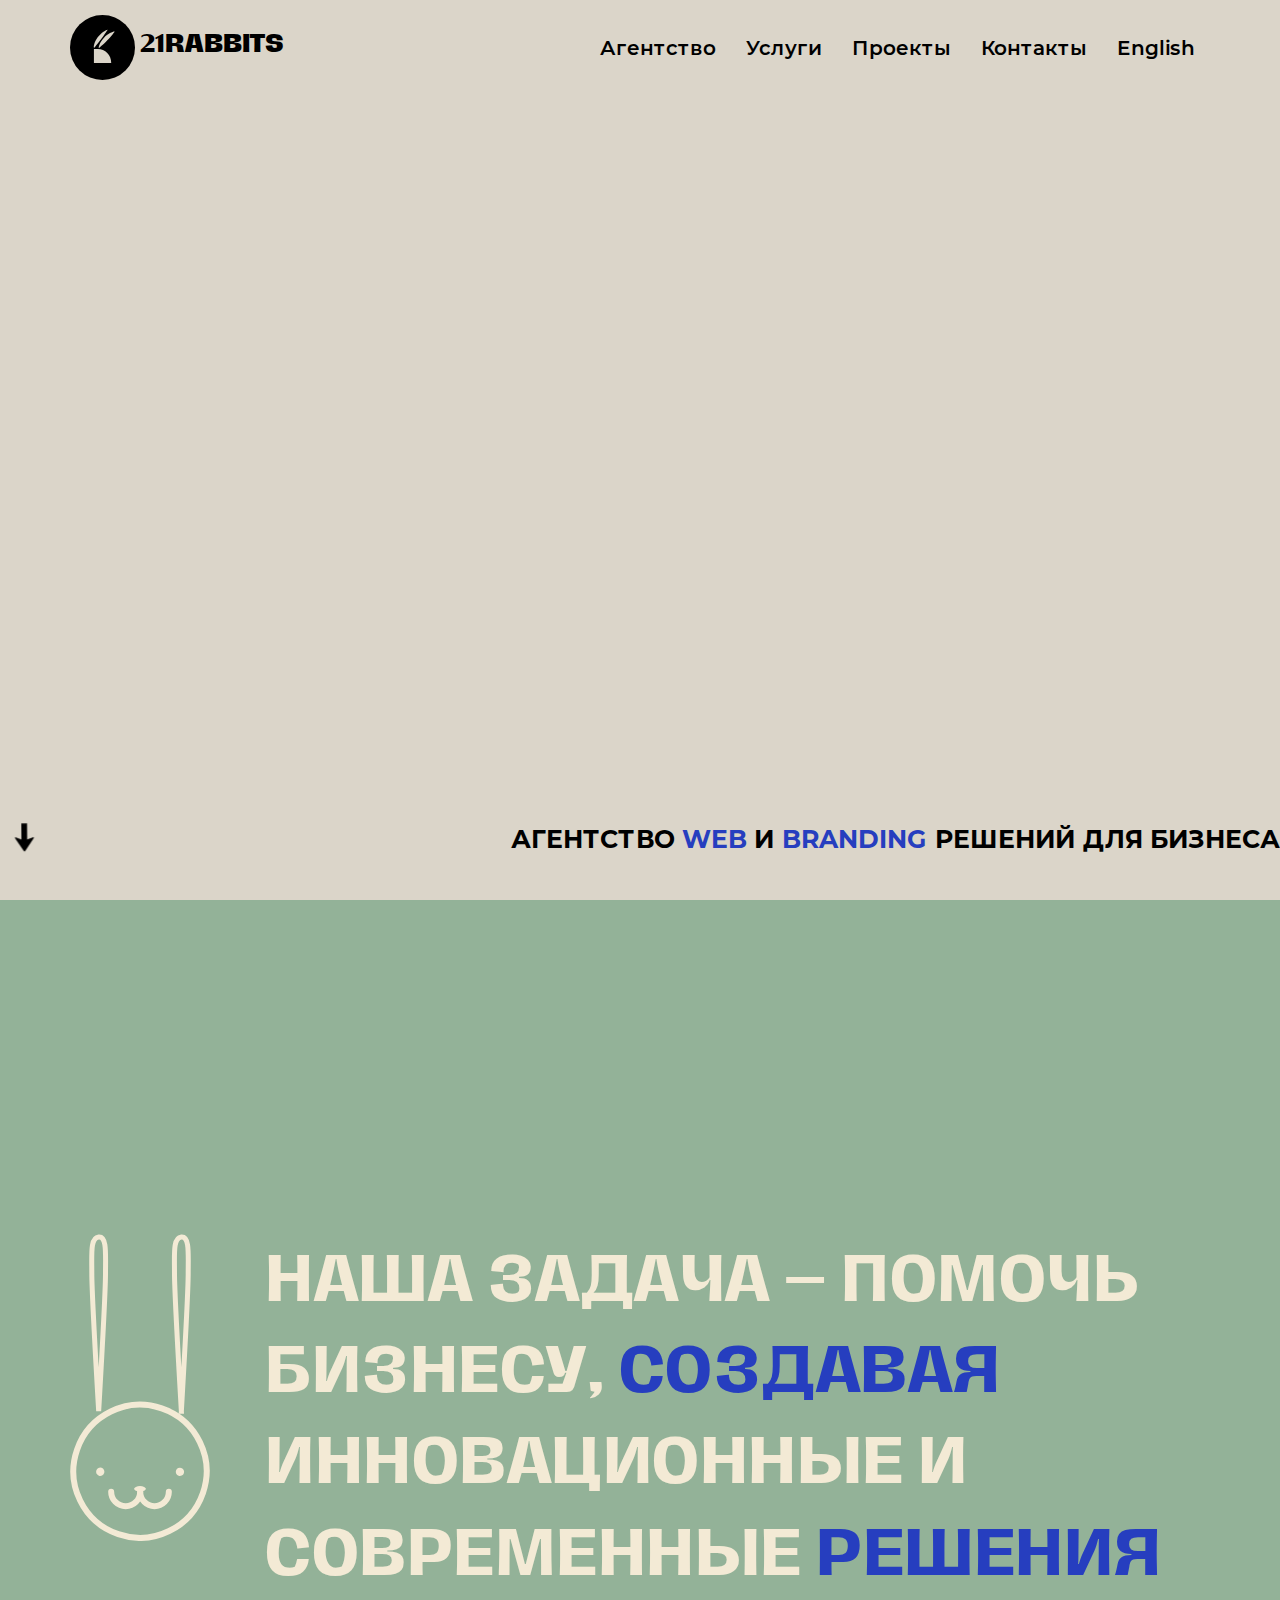
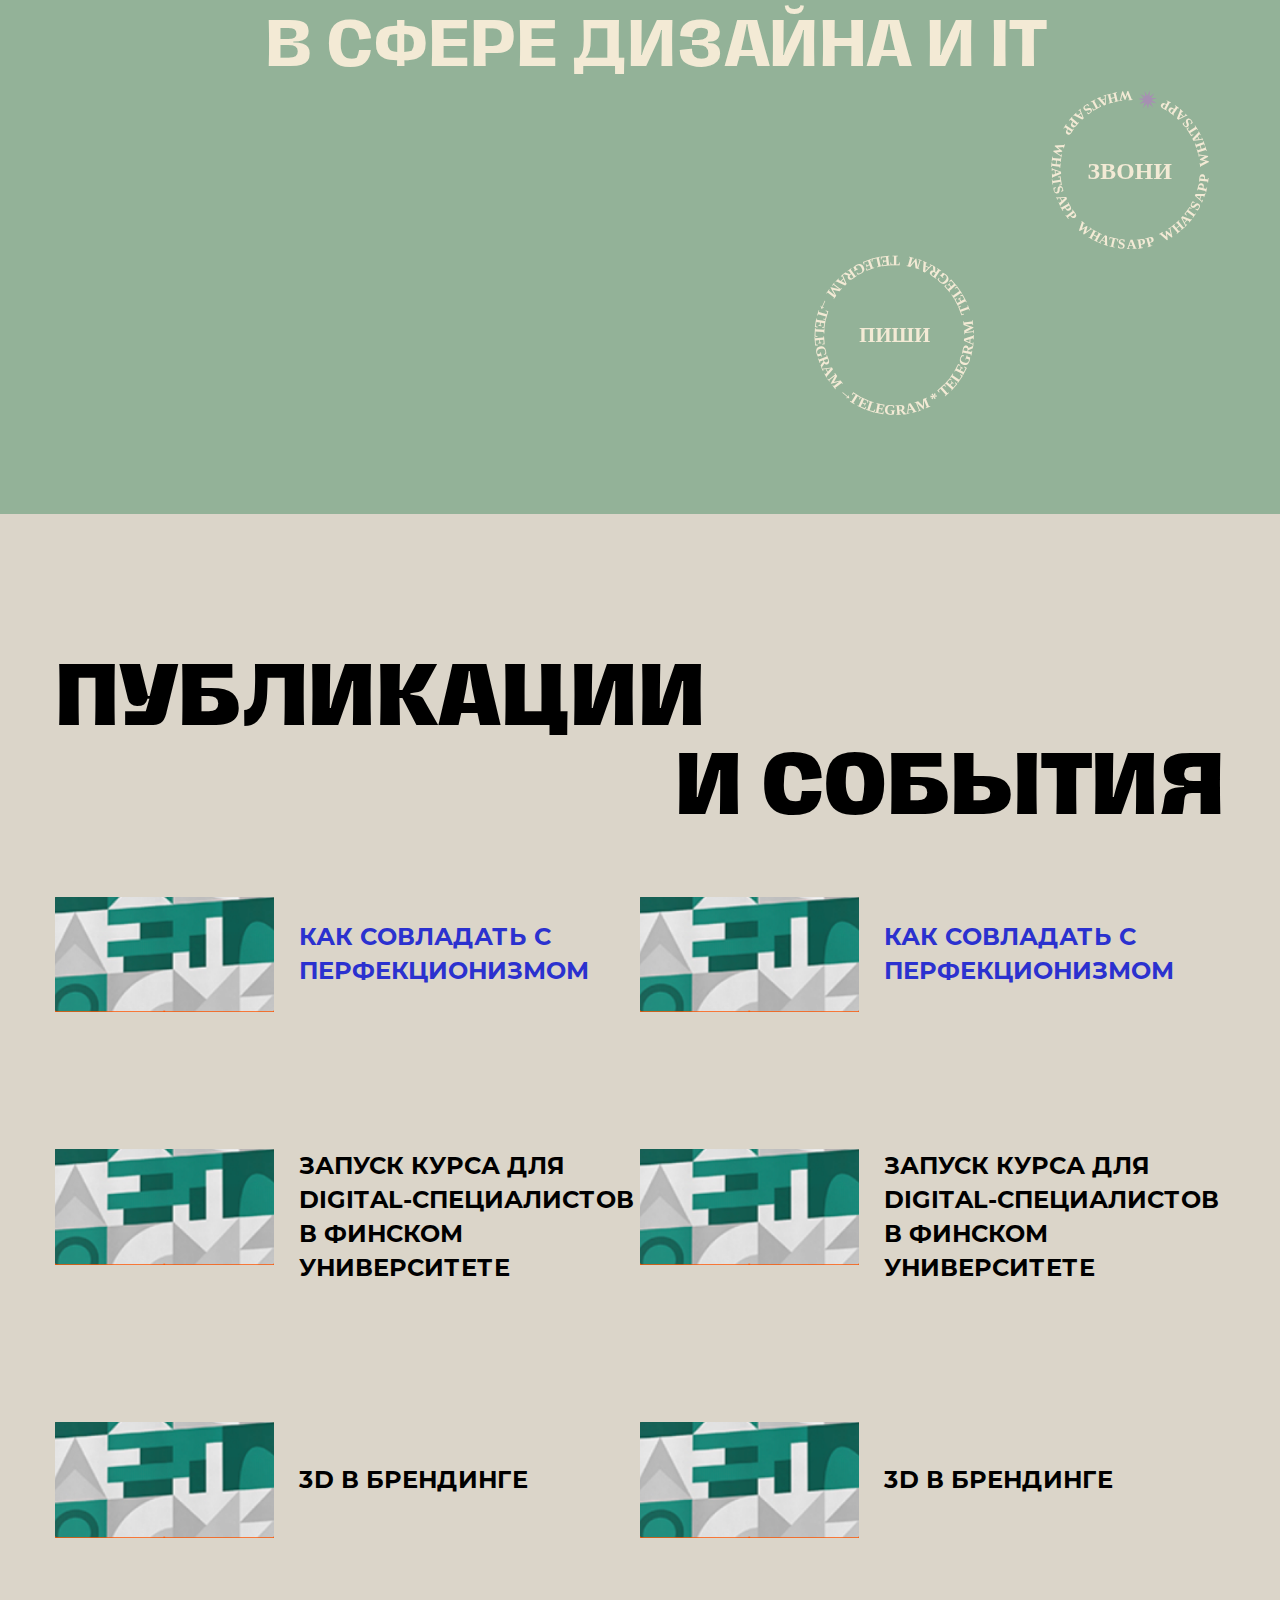
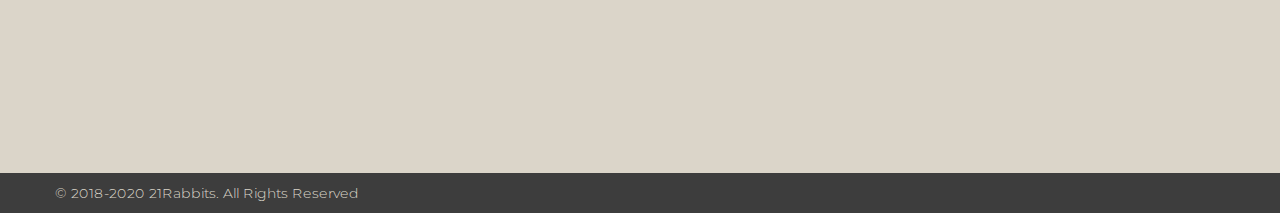
==== commit db6e50d7: "skeleton" ====
--- a/index.html
+++ b/index.html
@@ -11,13 +11,14 @@
 <title>Студия дизайна 21Rabbits</title>
 <link rel="stylesheet" type="text/css" href="css/bootstrap.min.css">
 <link rel="stylesheet" type="text/css" href="css/style.css"> 
-
 </head>
 <body>
-<header class="main__navigation">
+
+<section id="first_main_block" class="main__video_block">
+<header>
   <div class="container-fluid">
     <div class="container">
-    <nav id="main_page_navigation" class="navbar navbar-default">      
+    <nav class="navbar navbar-default">      
       <button type="button" class="navbar-toggle" data-toggle="collapse" data-target="#bs-example-navbar-collapse-1">
             Меню
       </button>      
@@ -49,24 +50,20 @@
   </div>
 </div>
 </header>
-<div> 
- <div class="container-fluid "> 
- 	<section class="main__video_block">
-    <video class="video" loop="loop" autoplay="" muted="">
+ <div class="container-fluid main__video_block_content_fluid "> 
+	
+   <video class="video" loop="loop" autoplay="" muted="">
       <source src="img/rabbit.mp4" type="video/mp4" />
       <source src="img/rabbit.mp4" />
       <source src="img/rabbit.mp4" />
-     </video>
-     <div class="container main__video_block_content">
-        <h1 class="main__activity">Агентство <span> web </span> и <span>branding</span> решений для бизнеса</h1>
-
-        
+     </video>   
+     
+        <h1 class="main__activity">Агентство <span> web </span> и <span>branding</span> решений для бизнеса</h1>        
         <span class="main__arrow" >→</span>
-   </div>
+  
   </section>
 
-
-  <section class="main_second_section">
+<section class="main_second_section" id="main_target_block">
     <div class="container">
       <div class="col-md-2">
       <img class="main_second_section_rabbit" src="img/main/smile-rabbit.svg" alt="21Rabbits">
@@ -74,27 +71,66 @@
      <div class="col-md-10">
       <h3 class="main_second_section_text"> Наша задача – помочь бизнесу, <span>создавая </span>инновационные и современные <span>решения </span> в сфере дизайна и IT   </h3>
 
-         <p class="main_social call">ЗВОНИ</p>
-         <p class="main_social write">ПИШИ</p>
-
-    </div>
-  </section>
-
-  <section class="main_news_section">
+
+            <div class="social_main_container">
+            <div class="social_main call">            
+         </div>
+      </div>
+
+      <div class="social_main_container">
+         <div class="social_main write">            
+         </div>
+      </div>
+
+
+    </div>
+  </section> 
+
+
+ 
+
+  <section class="main_news_section" id="main_news_container">
     <div class="container">
-
-      <h3 class="main_news_section__title">Публикации <br> <span>и события</span> </h3> 
-
-      <div class="col-md-6">
-        <div class="col-md-12 main_news_line">
+      <h3 class="main_news_section__title">Публикации <br> <span>и события</span> </h3>
+      <div class="col-md-12"> 
+        <div class="col-md-6">
+         <div class="col-md-12 main_news_line">
            <div class="col-md-5">
             <img class="main_news_section_preview" src="img/main/news_preview.png">
            </div>
            <div class="col-md-7">
               <span class="main_news_section_newstitle active">как совладать с перфекционизмом</span>              
            </div>
+        </div>
+        <div class="col-md-12 main_news_line">
+           <div class="col-md-5">
+            <img class="main_news_section_preview" src="img/main/news_preview.png">
+           </div>
+           <div class="col-md-7">
+              <span class="main_news_section_newstitle">Запуск курса для digital-специалистов в финском университете</span>              
+           </div>
         </div> 
-
+        <div class="col-md-12 main_news_line">
+           <div class="col-md-5">
+            <img class="main_news_section_preview" src="img/main/news_preview.png">
+           </div>
+           <div class="col-md-7">
+              <span class="main_news_section_newstitle">3D в брендинге</span>
+           </div>
+        </div>
+    </div>
+     <div class="col-md-6">
+
+
+   <div id="news_open_container">
+      <div class="col-md-12 main_news_line">
+           <div class="col-md-5">
+            <img class="main_news_section_preview" src="img/main/news_preview.png">
+           </div>
+           <div class="col-md-7">
+              <span class="main_news_section_newstitle active">как совладать с перфекционизмом</span>              
+           </div>
+        </div>
         <div class="col-md-12 main_news_line">
            <div class="col-md-5">
             <img class="main_news_section_preview" src="img/main/news_preview.png">
@@ -102,26 +138,22 @@
            <div class="col-md-7">
               <span class="main_news_section_newstitle">Запуск курса для digital-специалистов в финском университете</span>              
            </div>
-        </div>  
-
-        <div class="col-md-12 main_news_line">
-           <div class="col-md-5">
-            <img class="main_news_section_preview" src="img/main/news_preview.png">
-           </div>
-           <div class="col-md-7">
-              <span class="main_news_section_newstitle">3D в брендинге</span>              
-           </div>
-        </div>        
-
-
-
-
-    </div>
-     <div class="col-md-6">
+        </div> 
+        <div class="col-md-12 main_news_line">
+           <div class="col-md-5">
+            <img class="main_news_section_preview" src="img/main/news_preview.png">
+           </div>
+           <div class="col-md-7">
+              <span class="main_news_section_newstitle">3D в брендинге</span>
+           </div>
+        </div>
+
+      </div>
+
+
 
       <div id="main_news_section_opened">
-<p class="main__arrow_news opened" >→</p>
-
+       <p id="news_content_close" class="main__arrow_news opened" >→</p>
       <p class="main_news_section_newstext">
         Как я заметил, у многих сайтов дня очень хорошая типографика. 
         Какой ни возьми, почти на каждом будут красивые шрифты, которые правильно передают настроение проекта, создают нужную атмосферу и подчеркивают стиль сайта.</p><br>
@@ -138,13 +170,16 @@
            <span class="main_news_lising__button"></span>
            <span class="main_news_lising__button"></span>
          </div>
-
-       </div>
-
-
-     
-    </div>
-  </section>         
+       </div>    
+    </div>
+  </div>
+  </section> 
+
+
+ 
+
+
+
      
     </div> <!-- fluid -->
     <footer class="site_footer">
@@ -152,21 +187,68 @@
         <p class="footer_text"> © 2018-2020 21Rabbits. All Rights Reserved</p>
       </div>
     </footer>
-
-
-
-<!-- <div id="oval_parent">
-  <div id="oval"></div>
-</div> -->
-
-
-
-
-
- <script src="js/juery.js"></script>
-<script src="js/swipe.js"></script>
+<script src="js/juery.js"></script>
+<script type="text/javascript">
+
+const news_open_container = document.getElementById('news_open_container');
+const main_news_section_opened = document.getElementById('main_news_section_opened');
+  var buttonItems = document.querySelectorAll('.main_news_line'),
+      index, site_news;
+
+  for (index = 0; index < buttonItems.length; index++) {
+      site_news = buttonItems[index];
+      site_news.addEventListener('click', function (event) {
+          news_open_container.style.display = 'none';
+          main_news_section_opened.style.display = 'block';
+          event.preventDefault();
+      });
+  }
+
+const news_content_close = document.getElementById('news_content_close');
+
+news_content_close.addEventListener('click', function(e){
+news_open_container.style.display = 'block';  
+main_news_section_opened.style.display = 'none';
+});
+
+// const main_target_block = document.getElementById('main_target_block');
+const main_news_container = document.getElementById('main_news_container');
+
+
+window.addEventListener('scroll', () => { 
+const scrollTop = window.pageYOffset;
+let second_main_block = main_target_block.offsetTop;
+let third_main_block = main_news_container.offsetTop;
+
+
+   if(scrollTop>=second_main_block){
+    main_target_block.style.position = "sticky";
+    main_target_block.style.top = 0;   
+   }
+
+ if  (scrollTop> third_main_block){
+
+   console.log(third_main_block);
+
+console.log("Оффсет сверху");
+ console.log(scrollTop);
+
+
+    main_news_container.style.position = "sticky";
+    main_news_container.style.top = 0;
+     
+   }
+ });
+
+
+
+
+</script>
+
+
+<!-- <script src="js/swipe.js"></script>
 <script src="js/menu.js"></script> 
-<script src="js/index.js"></script> 
+<script src="js/index.js"></script>  -->
 
 
 </body>
--- a/css/style.css
+++ b/css/style.css
@@ -27,7 +27,6 @@
 font-weight:bold;
 font-display: swap;
 }
-
 @font-face{font-family:"Montserrat_Extrabold";
 src:url("../fonts/MontserratExtraBold/montserrat_extrabold.eot");
 src:url("../fonts/MontserratExtraBold/montserrat_extrabold.eot.eot?#iefix") format('embeddedopentype'),
@@ -40,12 +39,6 @@
 font-weight:bold;
 font-display: swap;
 }
-
-
-
-
-
-
 @font-face{font-family:"Montserrat_Medium";
 src:url("../fonts/Montserrat_Medium/Montserrat-Medium.eot");
 src:url("../fonts/Montserrat_Medium/Montserrat-Medium.eot?#iefix") format('embeddedopentype'),
@@ -58,7 +51,6 @@
 font-weight:normal;
 font-display: swap;
 }
-
 @font-face{font-family:"Montserrat-Light";
 src:url("../fonts/Montserrat-Light/Montserrat_Light.eot");
 src:url("../fonts/Montserrat-Light/Montserrat-Light.eot?#iefix") format("embeddedopentype"),
@@ -71,10 +63,6 @@
 font-weight:normal;
 font-display: swap;
 }
-
-
-
-
 @font-face{font-family: "HagridTextTrial-Bold";
 src:url("../fonts/HagridTextTrial-Bold/Hagrid-Text-Bold-trial.eot");
 src:url("../fonts/HagridTextTrial-Bold/Hagrid-Text-Bold-trial.eot?#iefix") format('embeddedopentype'),
@@ -87,7 +75,6 @@
 font-weight:bold;
 font-display: swap;
 }
-
 @font-face{font-family: "HagridTextTrial-Extrabold";
 src:url("../fonts/HagridTextTrial-Extrabold/Hagrid-Text-Extrabold-trial.eot");
 src:url("../fonts/HagridHagridTextTrial-Extrabold/Hagrid-Text-Extrabold-trial.eot?#iefix") format('embeddedopentype'),
@@ -101,6 +88,31 @@
 font-display: swap;
 }
 
+
+
+@font-face{font-family: "HagridText-Medium";
+src:url("../fonts/HagridText-Medium/HagridText-Medium.eot");
+src:url("../fonts/HagridText-Medium/HagridText-Medium.eot?#iefix") format('embeddedopentype'),
+url("../fonts/HagridText-Medium/HagridText-Medium.woff2") format("woff2"),
+url("../fonts/HagridText-Medium/HagridTextTrial-Medium.woff") format("woff"),
+url("../fonts/HagridText-Medium/HagridText-Medium.ttf") format("truetype"),
+url("../fonts/HagridText-Medium/HagridTextTrial-Medium.otf") format("opentype"),
+url("../fonts/HagridText-Medium/HagridTextTrial-Medium.svg#svgHagridTextTrial-Medium") format("svg");
+font-style:normal;
+font-weight:bold;
+font-display: swap;
+}
+
+
+
+
+
+
+
+
+
+
+
 @font-face{font-family: "BlackerSansText-Heavy";
 src:url("../fonts/BlackerSansText-Heavy/Blacker-Sans-Text-Heavy.eot");
 src:url("../fonts/BlackerSansText-Heavy/Blacker-Sans-Text-Heavy.eot?#iefix") format('embeddedopentype'),
@@ -113,8 +125,6 @@
 font-weight:bold;
 font-display: swap;
 }
-
-
 @font-face{font-family: "HagridVariable";
 src:url("../fonts/HagridVariable/HagridVariable.eot");
 src:url("../fonts/HagridVariable/HagridVariable.eot?#iefix") format('embeddedopentype'),
@@ -127,14 +137,6 @@
 font-weight:bold;
 font-display: swap;
 }
-
-
-
-
-
-
-
-
 @font-face{font-family: "Overpass-BlackItalic";
 src:url("../fonts/OverpassBlackitalic/Overpass-BlackItalic.eot");
 src:url("../fonts/OverpassBlackitalic/Overpass-BlackItalic.eot?#iefix") format('embeddedopentype'),
@@ -175,14 +177,29 @@
 .container-fluid {
 padding: 0;
 }
+
+.main__video_block_content_fluid{
+height: 100vh;
+width: 100vw;
+
+}
+
+
+
 .main__video_block {
-overflow: hidden;
 background-color: #dbd5c9;
-position: relative;
-}
-.main__navigation{
+/*background-image: url('../img/rabbit_bg.jpg');
+background-position: bottom bottom;
+background-repeat: no-repeat;
+background-size: cover;*/
+height: 100vh;
+position: sticky;
+top: 0;
+
+}
+/*.main__navigation{
 background-color: #dbd5c9; 
-}
+}*/
 .navbar-brand{
 padding-bottom: 0;
 }
@@ -209,7 +226,7 @@
 min-height: 50px;
 margin-bottom: 0;
 border: none;
-background-color: #dbd5c9;
+background-color: transparent;
 }
 ul.nav.navbar-nav {
 float: right;
@@ -218,10 +235,6 @@
 ul.nav.navbar-nav>li>a { 
 font-family: 'Montserrat_SemiBold';
 font-size: 20px;
-font-stretch: normal;
-font-style: normal;
-line-height: normal;
-letter-spacing: normal;
 color: #000;
 padding-top: 38px;
 }
@@ -238,9 +251,8 @@
 }
 .main__activity{
 position: relative;
-font-family: Montserrat-Bold;
+font-family: 'Montserrat-Bold';
 font-size: 25px;
-/*font-weight: bold;*/
 text-transform: uppercase;
 line-height: 2.2;
 letter-spacing: 0.12px;
@@ -278,7 +290,22 @@
 }
 .main_second_section{
 background-color: #93b298;
-}
+position: relative;
+z-index: 18;
+
+}
+
+
+.agency_content{
+background-color: #dbd5c9;	
+}
+
+
+#main_target_block{
+background-color: #93b298;
+}
+
+
 .main_second_section_text {
 font-family: 'HagridTextTrial-Bold';
 font-size: 60px;
@@ -306,35 +333,66 @@
 .main_second_section{
 padding-top: 334px;
 padding-bottom: 94px;
-}
-
-
-.main_social {
+background-color: #93b298;
+}
+
+
+/*.main_social {
 font-family: Inter;
 font-size: 24px;
 font-weight: 900;
-font-stretch: normal;
-font-style: normal;
-line-height: normal;
 letter-spacing: 0.2px;
 color: #f3ead5;
 text-transform: uppercase;
 text-align: right;
 margin-top: 60px;
 cursor: pointer;
-
-}
-
-
-.main_social.write{
-margin-right: 18%;
-}
+}*/
+.social_main_container{
+text-align: right;
+}
+.social_main.write{
+width: 160px;
+height: 160px;
+display: inline-block;
+background-image: url('../img/contacts/write.svg');
+background-position: center center;
+background-repeat: no-repeat;
+background-size: contain;	
+transition: all 1s linear;
+margin-right: 25%;
+cursor: pointer;
+}
+.social_main.write:hover{
+background-image: url('../img/contacts/write_hover.svg');
+}
+
+.social_main.call{
+width: 160px;
+height: 160px;
+display: inline-block;
+background-image: url('../img/contacts/call.svg');
+background-position: center center;
+background-repeat: no-repeat;
+background-size: contain;	
+transition: all 1s linear;
+cursor: pointer;
+}
+.social_main.call:hover{
+background-image: url('../img/contacts/call_hover.svg');
+}
+
+
+
 
 /*футер*/
 .site_footer{
 background-color: #3d3d3d;
 padding-top: 1rem;
 padding-bottom: 1rem;
+position: relative;
+
+z-index: 23;
 }
 .footer_text{
 font-family: 'Montserrat-Light';
@@ -344,16 +402,13 @@
 }
 
 /*Главная новостной блок */
-
 .main_news_section{
 padding-top: 137px;
 padding-bottom: 98px; 
 background-color: #dbd5c9;
-}
-
-
-
-
+position: relative;
+z-index: 21;
+}
 .main_news_section__title{
 font-family: HagridTextTrial-Extrabold;
 font-size: 80px;
@@ -363,36 +418,30 @@
 letter-spacing: 0.5px;
 color: #000;
 margin-bottom: 68px;
-
-}
-
-
+}
 .main_news_section__title>span{
 text-align: right;
 display: block;
 }
-
 .main_news_section_preview{
 display: inline-block;
 max-width: 90%;
-}
-
-
+cursor: pointer;
+}
 .main_news_section_newstitle {
-font-family: Montserrat-Bold;
+font-family: 'Montserrat-Bold';
 font-size: 24px;
-/*font-weight: bold;*/
 line-height: 1.42;
-letter-spacing: normal;
-color: #000;
-text-transform: uppercase;
-
+color: #000;
+text-transform: uppercase;
 align-items: center;
 justify-content: center;
+cursor: pointer;
 
 }
 .main_news_section_newstitle.active{
 color: #2b31cf; 
+cursor: default;
 }
 
 #main_news_section_opened{
@@ -401,6 +450,7 @@
 padding-bottom: 72px; 
 position: relative;
 width: 100%;
+display: none;
 }
 .main_news_section_newstext {
 border-left: 2px solid #000; /* Параметры линии */ 
@@ -487,20 +537,15 @@
 cursor: pointer;
 }
 /*Страница агентство*/
-.agency__first_block{
+.wrapper_agency{
 background-color: #93b298;	
 }
-.agency__navigation{
-background-color: #93b298;		
-}
+
 .vertical-tab-content{
 display: none;
 }
 .vertical-tab-content.active{
 display: block;
-}
-a.list-group-item.active, a.list-group-item.active:hover, a.list-group-item.active:focus{
-background-color: #ca6d2d;
 }
 a.list-group-item{
 display: inline-block;
@@ -553,6 +598,7 @@
 }
 .wrapper{
 min-height: 100vh;
+
 }
 .worker_photo{
 width: 90%;
@@ -583,15 +629,28 @@
 font-size: 24px;
 color: #000;
 border: none;
-}
-.nav-tabs>li.active>a.agency_process_menu{
+padding-bottom: 32px;
+padding-top: 34px;
+width: 100%;
+border-bottom-right-radius: 20px;
+border-top-right-radius: 20px;
+padding-right: 0.5%;
+padding-left: 0.5%;
+}
+.catalog_container{
+margin-top: 282px;
+}
+
+
+
+/*.nav-tabs>li.active>a.agency_process_menu{
 font-family: 'Montserrat-Bold';
 font-size: 24px;
 color: #dcd5c8;
 background-color:#ca6d2d;
 border-top-right-radius: 20px; 
 border-bottom-right-radius: 20px;
-}
+}*/
 .nav-tabs>li>a.agency_process_menu{
 display: inline-block;
 padding-top: 30px;
@@ -640,13 +699,26 @@
 line-height: 1.78;
 font-family:"Montserrat_Medium";
 color: #000000;
+margin-bottom: 140px;
+}
+@-webkit-keyframes rotation {
+0% {
+-webkit-transform:rotate(0deg);
+        transform:rotate(0deg);
+}
+100% {
+-webkit-transform:rotate(360deg);
+        transform:rotate(360deg);
+}
 }
 @keyframes rotation {
 0% {
-transform:rotate(0deg);
+-webkit-transform:rotate(0deg);
+        transform:rotate(0deg);
 }
 100% {
-transform:rotate(360deg);
+-webkit-transform:rotate(360deg);
+        transform:rotate(360deg);
 }
 }
 .agency_process_title{
@@ -662,9 +734,71 @@
 font-family: 'Montserrat-Bold';
 color: #000000;
 }
-.container-fluid.agency_staff{
+
+
+
+.process-panel{
+display: none;
 height: 100%;
-}
+
+}
+
+.process-panel.opened{
+height: 100%;
+display: block;
+background-color: #dbd5c9;
+}
+
+.job_process {
+transition: all 3s;
+}
+
+
+
+.job_process:hover{
+cursor:pointer;
+}
+
+.agency_process_menu.active{
+background-color: #ca6d2d;
+}
+.chat_box.agency {
+margin-top: 26%;
+display: inline-block;
+float: left;
+}
+
+
+.chat_box.agency>.chat_box_content {
+background-image: url('../img/orange_cloud.svg');
+background-repeat: no-repeat;
+background-size: contain;
+background-position: center center;
+text-align: center;
+min-height: 91px;
+width: 304px;
+font-family: 'Montserrat_Extrabold';
+font-size: 16px;
+padding-top: 10%;
+color: #f3ead5;
+}
+
+.agency_process_content{
+
+height: 100%;
+}
+
+
+.agency_founders {
+font-family: 'Montserrat-Bold';
+font-size: 36px;
+text-align: right;
+color: #131312;
+text-transform: uppercase;
+margin-top: 173px;
+}
+
+
 
 
 @media (max-width: 768px) {
@@ -695,7 +829,7 @@
 background-color: transparent;
 border: none;
 border-radius: none;
-font-family: Montserrat-Bold;
+font-family: 'Montserrat-Bold';
 font-size: 18px;
 /*  font-weight: bold;*/
 font-stretch: normal;
@@ -721,9 +855,6 @@
 }
 
 
-.main__video_block {
-/*border-radius: 100px / 50px; */
-}
 
 
 /*Главная страница*/
@@ -811,25 +942,45 @@
 background-color: #93b298;
 }
 
-
+#send_letter {
+background-color: #ca6d2d;
+width: 183px;
+height: 183px;
+transform: rotate(-12deg);
+font-family: 'Montserrat-Bold';
+color: #dcd5c8;
+text-transform: uppercase;
+border-radius: 50%;
+font-size: 21px;
+border: none;
+outline: none;
+position: absolute;
+right: 20px;
+bottom: -150px;
+transition: all 2.5s ease-out;
+}
+
+#send_letter:hover{
+background-color: #263ebf	;
+}
+
+.social:hover{
+cursor: pointer;
+fill: #263ebf; 
+}
 
 
 .contacts_form{
 background-color: #dbd5c9;
-
 padding-top: 9.375rem;
 padding-bottom: 4.625rem;
-margin-bottom: 5.25rem;
+margin-top: 88px;
 position: relative;
-
-}
-
+}
 h2.contacts__headline{
-font-family: 'HagridTextTrial-Bold';
+font-family: 'HagridText-Medium';
+text-transform: uppercase;
 font-size: 80px;
-font-weight: 500;
-font-stretch: normal;
-font-style: normal;
 line-height: 1.6;
 letter-spacing: 0.5px;
 color: #f3ead5;
@@ -880,39 +1031,8 @@
 text-align: right;
 }
 
-p.contacts_data_left,
-a.contacts_data_right{
-font-family: 'Avenir-Heavy';
-line-height: 2rem;
-font-size: 1.5rem;
-display: inline-block;
-color:#000;
-}
-a.contacts_data_right:hover;
-a.contacts_data_right:focus,
-a.contacts_data_right:active{
-text-decoration: none;
-color:#000;
-}
-hr.contact_data_line_right, 
-hr.contact_data_line_left{
-display: inline-block;
-width: 2.75rem;
-margin-top: 1rem;
-height: 0.125rem;
-color: #000;
-background-color: #000;
-}
-hr.contact_data_line_left{
-float: right;
-}
-hr.contact_data_line_right{
-float: left;
-}
-hr.contact_data_line_right.invisible_line, 
-hr.contact_data_line_left.invisible_line{
-display: none;
-}
+
+
 .information_block{
 text-align: center;
 width: 75.4%;
@@ -921,19 +1041,8 @@
 .social_media_block{
 margin-bottom: 6.75rem;
 }
-.contacts_data_right,
-.contacts_data_left
-{
-display: inline-block;
-}
-a.contacts_data_right{
-display: block;
-text-align: right;
-}
-p.contacts_data_left{
-text-align: left;
-display: block;
-}
+
+
 .contacts_form_submit.service_form{
 margin-top: 2.4375rem;
 }
@@ -1029,6 +1138,24 @@
 }
 
 
+.contacts_data_right{
+font-family: 'Montserrat-Bold';
+  font-size: 22px;
+  color: #000000;
+  text-align: right;
+ 
+}
+
+.flex_contacts{
+display: flex;
+display: -webkit-box;
+display: -webkit-flex;
+display: -ms-flexbox;
+    align-items: flex-end;
+
+}
+
+
 /*Страница проектов */
 .projects_page{
 background-color: #dbd5c9;
@@ -1040,11 +1167,9 @@
 .projects_slide{
 position: absolute;
 display: none;
-
 -webkit-transition: all 3800ms ease-out;
 -o-transition: all 3800ms ease-out;
 transition: all 3800ms ease-out;
-
 }
 .projects_slide.active_project{
 display: block;
@@ -1063,7 +1188,6 @@
 margin-top: 7.9375rem;
 cursor: pointer;
 }
-
 .project_overview_image{
 margin-left: 14%;
 max-height: 585px;
@@ -1071,15 +1195,12 @@
 background-color: #fff;
 cursor: pointer;
 }
-
-
 .project_arrow{
 width: 33.2px;
 height: 55.7px;
 -webkit-transform: rotate(89.56deg);
 -ms-transform: rotate(89.56deg);
 transform: rotate(89.56deg);
-
 font-family: "Overpass-BlackItalic";
 font-size: 40px;
 color: #000;
@@ -1091,7 +1212,6 @@
 #project_slider_prev{
 left: 40px;
 display: none;
-
 -webkit-transform: rotate(-89.56deg);
 -ms-transform: rotate(-89.56deg);
 transform: rotate(-89.56deg);
@@ -1156,21 +1276,11 @@
 text-transform: uppercase;
 padding: 0;
 }
-
-/*.nav-tabs>li.active>a.services_web_menu,
-.nav-tabs>li.active>a.services_web_menu:hover{
-margin: 0;
-padding: 0;
-border:none;
-}
-*/
 .nav-tabs>li>a.services_web_menu:hover,
 .nav-tabs>li>a.services_web_menu{
 background-color: transparent;
 border: none;
 }
-
-
 .nav-tabs>li.active>a.services_web_menu,
 .nav-tabs>li.active>a.services_web_menu:hover {
 color: #dbd5c9;
@@ -1178,15 +1288,11 @@
 border-top-left-radius: 50px;
 border-bottom-left-radius: 50px;
 }
-
-
 ul.nav.nav-tabs.blocked_tabs>li{
 display: block;
 width: 100%;
 text-align: center;
 }
-
-
 .nav-tabs>li.active>a.service_main_menu, 
 .nav-tabs>li.active>a.service_main_menu:hover,
 .nav-tabs>li.active>a.service_main_menu:focus {
@@ -1198,10 +1304,10 @@
 position: relative;  
 }
 .service_web_gallery_img{
-display: block;
-margin: auto;
-border: 1rem solid #c5beb0;
-border-radius: 6px;
+position: absolute;
+top: -33%;
+right: 0;
+width: 60%;
 }
 .service_web_description{
 max-width: 555px;
@@ -1211,22 +1317,17 @@
 letter-spacing: normal;
 color: #000;
 text-align: left;
-
-}
-
+}
 .web_title{
 font-family:"Montserrat-Bold";
 font-size: 3rem;
 text-align: center;
 color: #000;
 }
-
-
 .web_text {
 max-width: 543px;
 font-family:"Montserrat_Medium";
 font-size: 20px;
-
 font-stretch: normal;
 font-style: normal;
 line-height: 1.6;
@@ -1252,6 +1353,106 @@
 padding-top: 10%;
 color: #f3ead5;
 }
+.projects_title{
+font-family: 'HagridTextTrial-Bold';
+font-size: 80px;
+line-height: 1.6;
+letter-spacing: 0.5px;
+color: #000000;
+text-align: left;
+margin-bottom: 30px;
+text-transform: uppercase;
+}
+.projects_category{
+text-align: right;
+font-family:"Montserrat-Bold";
+font-size: 16px;
+color: #000000;
+margin-bottom: 85px;
+}
+.projects_category>span{
+display: inline-block;
+margin-left: 8%;
+}
+.projects_banner {
+width: 100vw;
+height: 585px;
+background-color: #d8d8d8;
+margin-bottom: 81px;
+}
+.projects_description{
+font-family: HelveticaNeue;
+font-size: 30px;
+line-height: 1.6;
+color: #000000;
+max-width: 860px;
+margin-bottom: 81px;
+}
+.projects_description.desc2{
+margin-bottom: 147px;
+}
+.projects_photo{
+padding-top: 160px;
+padding-bottom: 160px;
+margin-bottom: 81px;
+height: 100%;
+}
+.photos_projects{
+display: block;
+height: auto;
+margin: auto;
+}
+.video_projects{
+width: 100vw;
+height: 745px;
+background-color: #d8d8d8;
+margin-bottom: 294px;
+}
+.projects_link{
+font-family:"Montserrat-Bold";
+font-size: 16px;
+color: #000000;
+text-align: center;
+text-transform: uppercase;
+padding-top: 32px;
+}
+.back_projects {
+text-align: left;
+}
+.current_project{
+text-align: left;
+font-family: 'HagridTextTrial-Bold';
+font-size: 48px;
+letter-spacing: 0.5px;
+color: #263ebf;
+margin-bottom: 39px;
+text-transform: uppercase;
+line-height: 1;
+}
+.projects_arrow {
+font-family: Overpass;
+font-size: 40px;
+color: #263ebf;
+text-align: right;
+}
+
+.projects_template{
+display: none;
+}
+
+#branding, #web{
+position: relative;
+}
+
+
+.sticers{
+	display: inline-block;
+	max-width: 180px;
+	margin-bottom: 80px;
+}
+
+
+
 /*Страница 404*/
 .dead_page,
 .no_page__navigation{
@@ -1260,7 +1461,7 @@
 
 
 .no_page_navigation {
-    background-color: #abbe7b;
+background-color: #abbe7b;
 }
 
 
@@ -1275,24 +1476,24 @@
 }
 .in_dev{
 font-family:"Montserrat-Bold";
-  font-size: 21px;
-  line-height: 1.86;
-  text-align: center;
-  color: #f3ead5;
-  max-width: 501px;
-  margin: auto;
-  margin-bottom: 58px;
+font-size: 21px;
+line-height: 1.86;
+text-align: center;
+color: #f3ead5;
+max-width: 501px;
+margin: auto;
+margin-bottom: 58px;
 }
 
 
 a.back_to_main_page {
 font-family:"Montserrat-Bold";
-  font-size: 40px;
-  text-transform: uppercase;
-  display: block;
-  color: #263ebf;
-  text-align: center;
-  margin-bottom: 85px;
+font-size: 40px;
+text-transform: uppercase;
+display: block;
+color: #263ebf;
+text-align: center;
+margin-bottom: 85px;
 }
 
 .rab_no_page{
@@ -1300,3 +1501,21 @@
 margin: auto;
 margin-bottom: 31px;
 }
+.job_activity_menu {	
+	text-align: justify;
+	margin-bottom: 90px;
+}
+.job_activity_menu:before{
+	content: '';
+	display: block;
+	width: 100%;
+	height: 0;
+}
+.job_activity_menu:after {
+	content: '';
+	display: inline-block;    
+	width: 100%;
+	height: 0;
+	visibility: hidden;
+	overflow: hidden;
+}
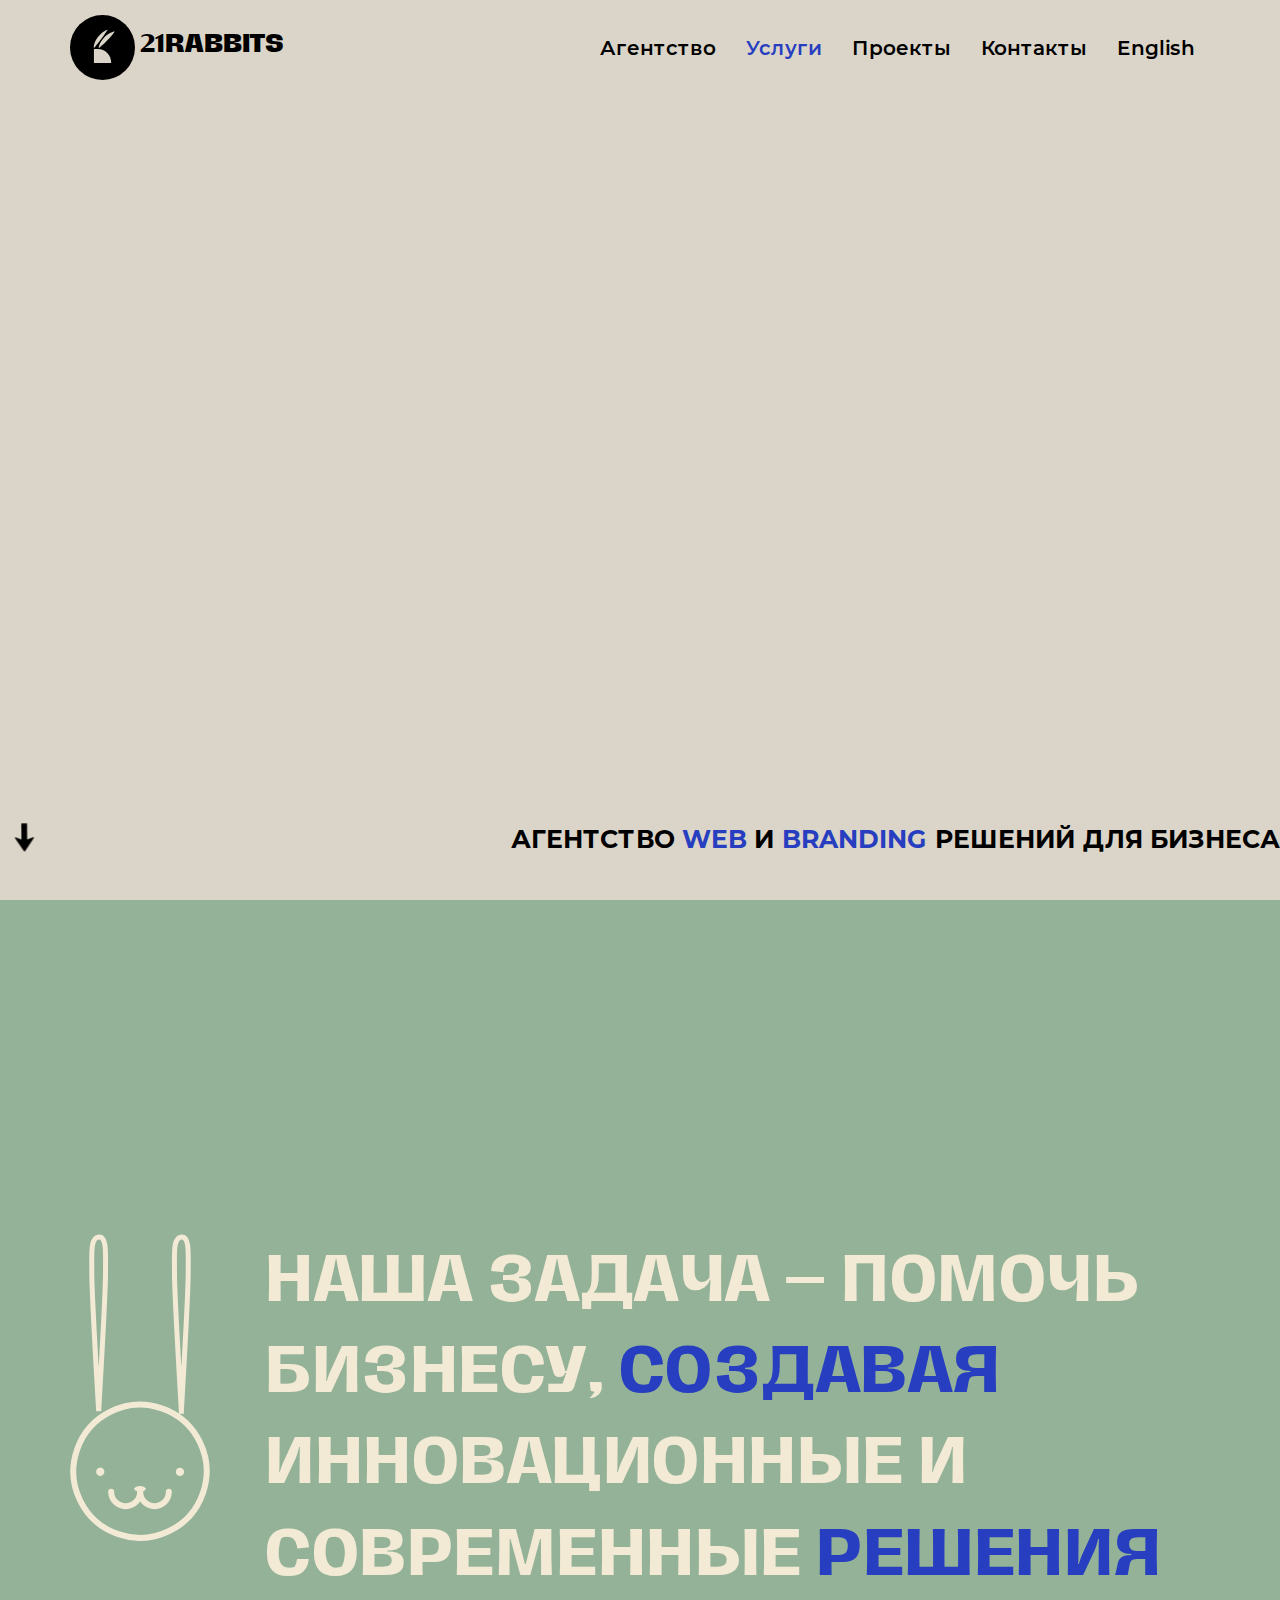
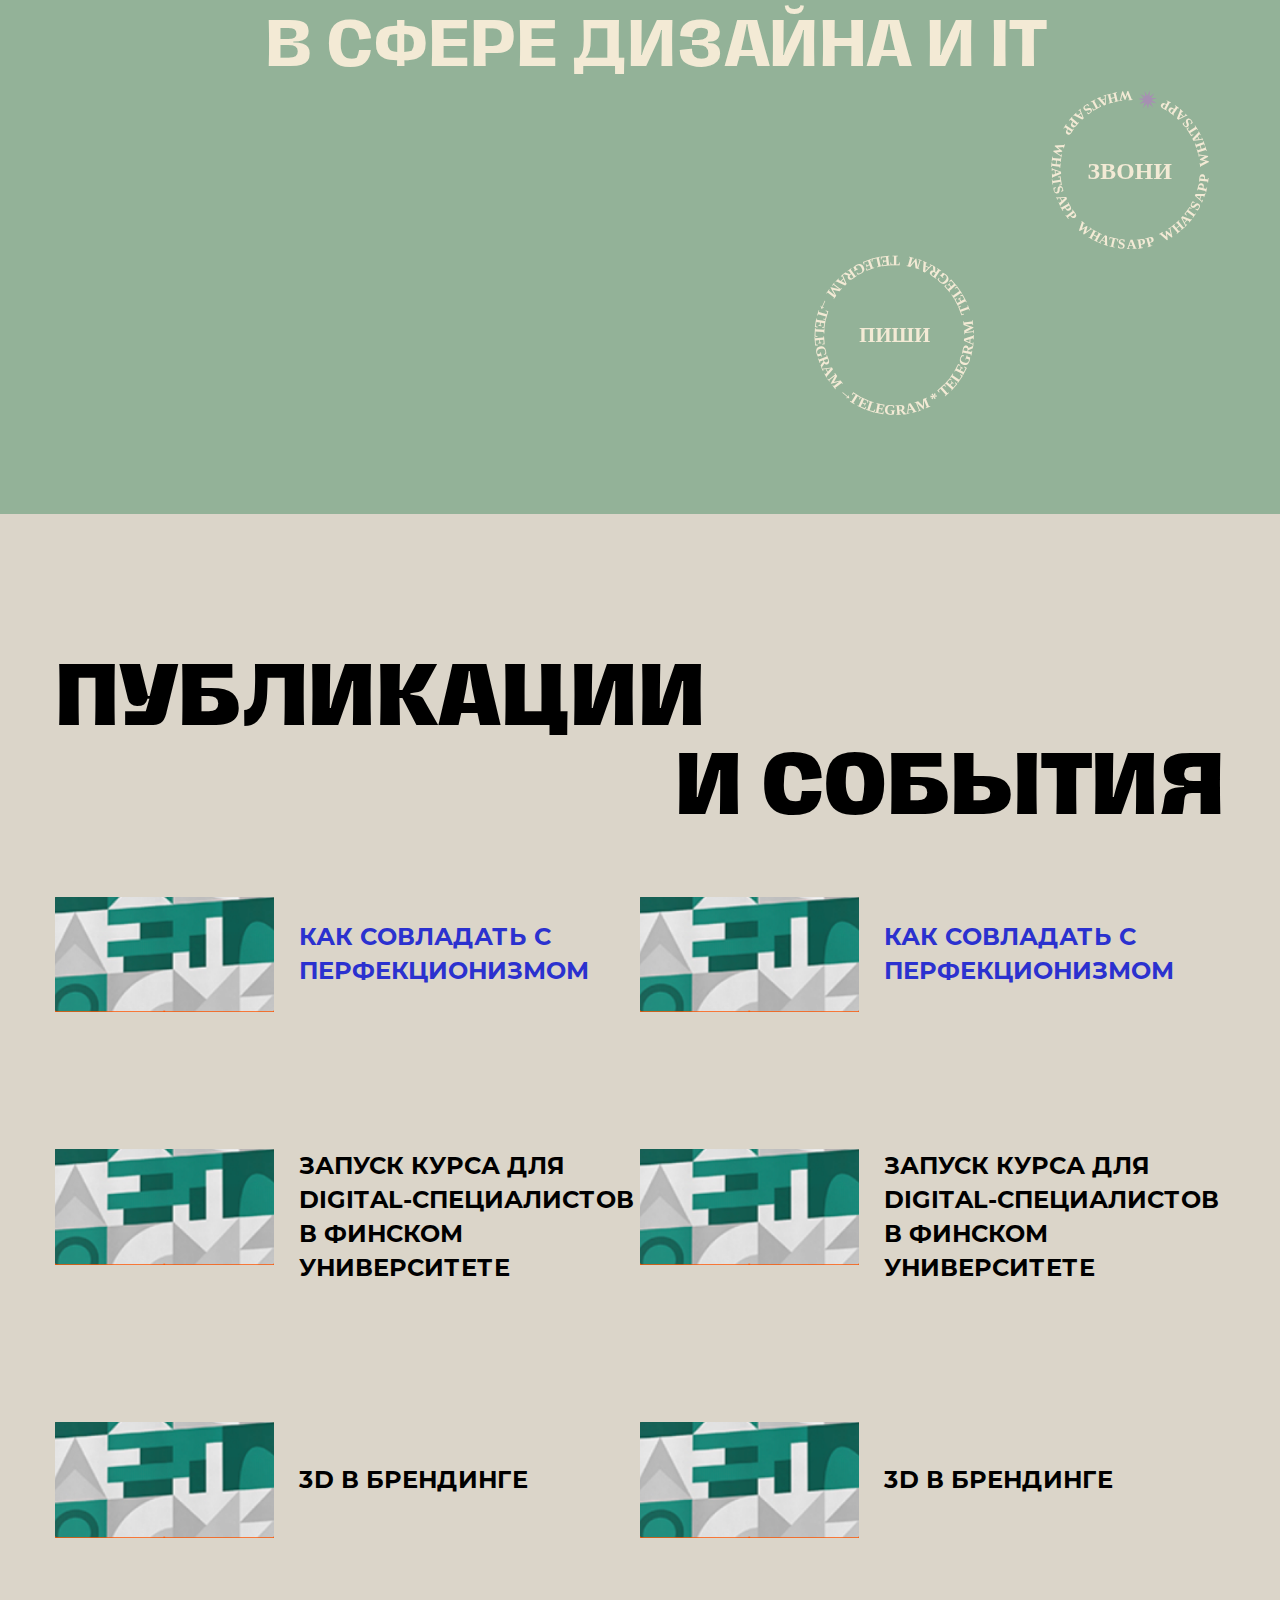
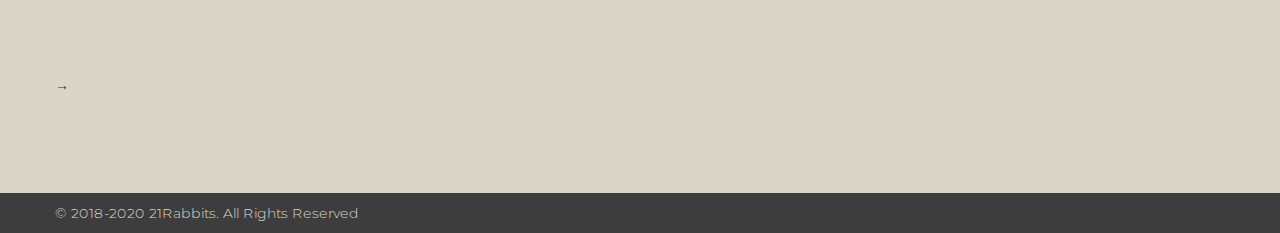
==== commit f7046bc6: "mobile" ====
--- a/index.html
+++ b/index.html
@@ -11,9 +11,9 @@
 <title>Студия дизайна 21Rabbits</title>
 <link rel="stylesheet" type="text/css" href="css/bootstrap.min.css">
 <link rel="stylesheet" type="text/css" href="css/style.css"> 
+<link rel="stylesheet" type="text/css" href="css/responsive.css"> 
 </head>
 <body>
-
 <section id="first_main_block" class="main__video_block">
 <header>
   <div class="container-fluid">
@@ -33,7 +33,7 @@
               <span class="underlined_menu main_page"></span>
             </li>
             <li>
-             <a href="service.html">Услуги</a>                          
+             <a class="active" href="service.html">Услуги</a>                          
             </li>                
             <li> 
               <a  href="projects.html">Проекты</a>
@@ -51,43 +51,32 @@
 </div>
 </header>
  <div class="container-fluid main__video_block_content_fluid "> 
-	
-   <video class="video" loop="loop" autoplay="" muted="">
+     <video class="video" loop="loop" autoplay="" muted="">
       <source src="img/rabbit.mp4" type="video/mp4" />
       <source src="img/rabbit.mp4" />
       <source src="img/rabbit.mp4" />
-     </video>   
-     
+     </video> 
         <h1 class="main__activity">Агентство <span> web </span> и <span>branding</span> решений для бизнеса</h1>        
-        <span class="main__arrow" >→</span>
-  
+        <span class="main__arrow" >→</span>  
   </section>
 
-<section class="main_second_section" id="main_target_block">
+  <section class="main_second_section" id="main_target_block">
     <div class="container">
       <div class="col-md-2">
       <img class="main_second_section_rabbit" src="img/main/smile-rabbit.svg" alt="21Rabbits">
     </div>
      <div class="col-md-10">
       <h3 class="main_second_section_text"> Наша задача – помочь бизнесу, <span>создавая </span>инновационные и современные <span>решения </span> в сфере дизайна и IT   </h3>
-
-
             <div class="social_main_container">
             <div class="social_main call">            
          </div>
       </div>
-
       <div class="social_main_container">
          <div class="social_main write">            
          </div>
       </div>
-
-
-    </div>
-  </section> 
-
-
- 
+    </div>
+  </section>  
 
   <section class="main_news_section" id="main_news_container">
     <div class="container">
@@ -120,8 +109,6 @@
         </div>
     </div>
      <div class="col-md-6">
-
-
    <div id="news_open_container">
       <div class="col-md-12 main_news_line">
            <div class="col-md-5">
@@ -147,23 +134,16 @@
               <span class="main_news_section_newstitle">3D в брендинге</span>
            </div>
         </div>
-
-      </div>
-
-
-
+      </div>
       <div id="main_news_section_opened">
        <p id="news_content_close" class="main__arrow_news opened" >→</p>
       <p class="main_news_section_newstext">
         Как я заметил, у многих сайтов дня очень хорошая типографика. 
         Какой ни возьми, почти на каждом будут красивые шрифты, которые правильно передают настроение проекта, создают нужную атмосферу и подчеркивают стиль сайта.</p><br>
-
        <p class="main_news_section_newstexts">
          А некоторые победители и вовсе обходятся исключительно типографской работой! И это меня больше всего поражало: как настолько искусно можно сделать сайт на 90% состоящий из одного текста?
          <br>
-
          Хорошая работа со шрифтами прощает не самый удачный контент, возможные баги или скорость загрузки сайта. Хорошая работа со шрифтами прощает не самый удачный контент, возможные баги или скорость загрузки сайта. </p>
-
 
          <div class="main_news_lising">
            <span class="main_news_lising__button active"></span>
@@ -173,14 +153,9 @@
        </div>    
     </div>
   </div>
-  </section> 
-
-
- 
-
-
-
-     
+
+  <p class="main_news_arrow">→</p>
+  </section>      
     </div> <!-- fluid -->
     <footer class="site_footer">
       <div class="container">
@@ -188,13 +163,12 @@
       </div>
     </footer>
 <script src="js/juery.js"></script>
+<script src="js/bootstrap.min.js"></script> 
 <script type="text/javascript">
-
 const news_open_container = document.getElementById('news_open_container');
 const main_news_section_opened = document.getElementById('main_news_section_opened');
   var buttonItems = document.querySelectorAll('.main_news_line'),
       index, site_news;
-
   for (index = 0; index < buttonItems.length; index++) {
       site_news = buttonItems[index];
       site_news.addEventListener('click', function (event) {
@@ -203,40 +177,23 @@
           event.preventDefault();
       });
   }
-
 const news_content_close = document.getElementById('news_content_close');
-
 news_content_close.addEventListener('click', function(e){
 news_open_container.style.display = 'block';  
 main_news_section_opened.style.display = 'none';
 });
-
-// const main_target_block = document.getElementById('main_target_block');
 const main_news_container = document.getElementById('main_news_container');
-
-
 window.addEventListener('scroll', () => { 
 const scrollTop = window.pageYOffset;
 let second_main_block = main_target_block.offsetTop;
 let third_main_block = main_news_container.offsetTop;
-
-
    if(scrollTop>=second_main_block){
     main_target_block.style.position = "sticky";
     main_target_block.style.top = 0;   
    }
-
- if  (scrollTop> third_main_block){
-
-   console.log(third_main_block);
-
-console.log("Оффсет сверху");
- console.log(scrollTop);
-
-
+    if  (scrollTop> third_main_block){
     main_news_container.style.position = "sticky";
-    main_news_container.style.top = 0;
-     
+    main_news_container.style.top = 0;     
    }
  });
 
@@ -246,9 +203,7 @@
 </script>
 
 
-<!-- <script src="js/swipe.js"></script>
-<script src="js/menu.js"></script> 
-<script src="js/index.js"></script>  -->
+
 
 
 </body>
--- a/css/style.css
+++ b/css/style.css
@@ -51,6 +51,31 @@
 font-weight:normal;
 font-display: swap;
 }
+@font-face{font-family:"MontserratBoldItalic";
+src:url("../fonts/Montserrat-BoldItalic/montserrat_bold_italic.eot");
+src:url("../fonts/Montserrat-BoldItalic/montserrat_bold_italic?#iefix") format('embeddedopentype'),
+url("../fonts/Montserrat-BoldItalic/montserrat_bold_italic.woff2") format("woff2"),
+url("../fonts/Montserrat-BoldItalic/montserrat_bold_italic.woff") format("woff"),
+url("../fonts/Montserrat-BoldItalic/montserrat_bold_italic.ttf") format("truetype"),
+url("../fonts/Montserrat-BoldItalic/Montserrat-BoldItalic.otf") format("opentype"),
+url("../fonts/Montserrat-BoldItalic/montserrat_bold_italic.svg#svgmontserrat_bold_italic") format("svg");
+font-style:normal;
+font-weight:normal;
+font-display: swap;
+}
+@font-face{font-family: "HelveticaNeue";
+src:url("../fonts/HelveticaNeue/helveticaneuecyr-light.eot");
+src:url("../fonts/HelveticaNeue/helveticaneuecyr-light?#iefix") format("embeddedopentype"),
+url("../fonts/HelveticaNeue/helveticaneuecyr-light.woff2") format("woff2"),
+url("../fonts/HelveticaNeue/helveticaneuecyr-light.woff") format("woff"),
+url("../fonts/HelveticaNeue/helveticaneuecyr-light.ttf") format("truetype"),
+url("../fonts/HelveticaNeue/HelveticaNeueCyr-Light.otf") format("opentype"),
+url("../fonts/HelveticaNeue/helveticaneuecyr-light.svg#svghelveticaneuecyr-light") format("svg");
+font-style:normal;
+font-weight:normal;
+font-display: swap;
+}
+
 @font-face{font-family:"Montserrat-Light";
 src:url("../fonts/Montserrat-Light/Montserrat_Light.eot");
 src:url("../fonts/Montserrat-Light/Montserrat-Light.eot?#iefix") format("embeddedopentype"),
@@ -88,8 +113,6 @@
 font-display: swap;
 }
 
-
-
 @font-face{font-family: "HagridText-Medium";
 src:url("../fonts/HagridText-Medium/HagridText-Medium.eot");
 src:url("../fonts/HagridText-Medium/HagridText-Medium.eot?#iefix") format('embeddedopentype'),
@@ -102,17 +125,6 @@
 font-weight:bold;
 font-display: swap;
 }
-
-
-
-
-
-
-
-
-
-
-
 @font-face{font-family: "BlackerSansText-Heavy";
 src:url("../fonts/BlackerSansText-Heavy/Blacker-Sans-Text-Heavy.eot");
 src:url("../fonts/BlackerSansText-Heavy/Blacker-Sans-Text-Heavy.eot?#iefix") format('embeddedopentype'),
@@ -149,25 +161,18 @@
 font-weight:normal;
 font-display: swap;
 }
-
 html{
 overflow-x: hidden;
 color: #000;
-}
-
-
+width: 100%;
+}
 p, h1, h2, h3{
 margin-bottom: 0;
 margin-top: 0;
 }
-
 a:hover{
 text-decoration: none;
 }
-
-
-
-
 .col-md-6,
 .col-md-12,
 .col-md-4,
@@ -177,15 +182,10 @@
 .container-fluid {
 padding: 0;
 }
-
 .main__video_block_content_fluid{
 height: 100vh;
 width: 100vw;
-
-}
-
-
-
+}
 .main__video_block {
 background-color: #dbd5c9;
 /*background-image: url('../img/rabbit_bg.jpg');
@@ -238,6 +238,22 @@
 color: #000;
 padding-top: 38px;
 }
+
+
+ul.nav.navbar-nav>li>a:focus,
+ul.nav.navbar-nav>li>a:active { 
+color: #263ebf;
+outline: none;
+}
+
+ul.nav.navbar-nav>li>a.active{
+color: #263ebf;
+cursor: default;	
+}
+
+
+
+
 /* VIDEO */
 .video {
 top: 50%;
@@ -539,7 +555,22 @@
 /*Страница агентство*/
 .wrapper_agency{
 background-color: #93b298;	
-}
+position: relative;
+}
+
+.wrapper_agency:after{
+width: 100%;
+height: 233px;
+content: "";
+background-color: #93b298;
+position: absolute;
+bottom: -233px;
+border-bottom-left-radius: 40%;
+border-bottom-right-radius: 40%;
+z-index: 1;
+}
+
+
 
 .vertical-tab-content{
 display: none;
@@ -551,10 +582,8 @@
 display: inline-block;
 }
 .agency__title {
-font-family: 'HagridTextTrial-Bold';
+font-family: 'HagridText-Medium';
 font-size: 80px;
-font-weight: 500;
-font-style: bold;
 line-height: 1.6;
 letter-spacing: 0.5px;
 color: #f3ead5;
@@ -607,7 +636,7 @@
 margin-bottom: 296px;
 }
 .agency_main_stream {
-font-family: 'HagridTextTrial-Bold';
+font-family: 'HagridText-Medium';
 font-size: 80px;
 line-height: 1.6;
 letter-spacing: 0.5px;
@@ -699,8 +728,17 @@
 line-height: 1.78;
 font-family:"Montserrat_Medium";
 color: #000000;
+
+}
+
+
+.panels_content{
+height: 100%;
 margin-bottom: 140px;
 }
+
+
+
 @-webkit-keyframes rotation {
 0% {
 -webkit-transform:rotate(0deg);
@@ -801,136 +839,7 @@
 
 
 
-@media (max-width: 768px) {
-/*навигация и брендинг*/
-.navbar-brand>span{
-display: none;
-}
-.black_white_logo {
-display: block;
-width: 45px;
-height: 45px;
-margin: auto;
-}
-.navbar-brand{
-width: 100vw;
-display: block;
-}
-
-.navbar-toggle {
-position: absolute;
-left: 0;
-top: 30px;
-float: none;
-padding: 0;
-margin-top: 0;
-margin-right: 0;
-margin-bottom: 0;
-background-color: transparent;
-border: none;
-border-radius: none;
-font-family: 'Montserrat-Bold';
-font-size: 18px;
-/*  font-weight: bold;*/
-font-stretch: normal;
-font-style: normal;
-line-height: normal;
-letter-spacing: normal;
-color: #000;
-text-transform: uppercase;
-cursor: pointer;
-}
-
-/*футер */
-
-.footer_text{
-font-family: Montserrat;
-font-size: 10px;
-font-weight: 300;
-font-stretch: normal;
-font-style: normal;
-line-height: normal;
-letter-spacing: normal;
-color: #dbd5c9;
-}
-
-
-
-
-/*Главная страница*/
-.video
-{
-width: 200%;
--webkit-transform: rotate(-90deg);
--ms-transform: rotate(-90deg);
-transform: rotate(-90deg);
-margin-left: -50%;
-
-}
-
-
-.main__activity {
-font-size: 1rem;
-font-weight: 800;
-line-height: 2.19;
-letter-spacing: 0.08px;
-}
-/*
-Второй блок главной */
-.main_second_section {
-padding-top: 108px;
-padding-bottom: 70px;    
-}
-
-.main_second_section_rabbit {
-display: none;
-}
-
-
-.main_second_section_text {
-font-size: 23px;
-line-height: 1.35;
-letter-spacing: 0.2px;
-color: #f3ead5;
-display: inline;
-text-transform: uppercase;
-float: right;
-}
-
-
-/*Главная новости*/
-.main_news_section {
-padding-top: 42px;
-padding-bottom: 53px;
-}
-
-
-.main_news_section__title {
-font-size: 40px;
-line-height: 2.23;
-letter-spacing: 0.25px;
-}
-
-.main_news_section_newstitle {
-font-size: 20px;
-line-height: 1.2;
-text-align: center;
-margin-top: 27px;
-margin-bottom: 60px;
-display: block;
-
-}
-
-.main_news_line{
-display: block;
-margin-bottom: 30px;
-}
-
-.main_news_line>.col-md-7{
-display: block;
-}
-
-}
+
 
 
 
@@ -1145,7 +1054,6 @@
   text-align: right;
  
 }
-
 .flex_contacts{
 display: flex;
 display: -webkit-box;
@@ -1154,8 +1062,6 @@
     align-items: flex-end;
 
 }
-
-
 /*Страница проектов */
 .projects_page{
 background-color: #dbd5c9;
@@ -1353,6 +1259,15 @@
 padding-top: 10%;
 color: #f3ead5;
 }
+.chat_box.no_page>.chat_box_content {
+background-image: url('../img/yellow_cloud.svg');
+color: #263ebf;
+background-size: contain;
+padding-top: 10%;
+}
+.chat_box.no_page{
+margin-top: 293px;
+}
 .projects_title{
 font-family: 'HagridTextTrial-Bold';
 font-size: 80px;
@@ -1458,19 +1373,12 @@
 .no_page__navigation{
 background-color: #abbe7b;
 }
-
-
-.no_page_navigation {
-background-color: #abbe7b;
-}
-
-
 .no_page_container{
 position: relative;
 }
 .chat_box.no_page{
 position: absolute;
-top: 30px;
+top: 130px;
 right: 17%;
 margin-top: 0;
 }
--- a/css/responsive.css
+++ b/css/responsive.css
@@ -0,0 +1,351 @@
+/*общие*/
+
+
+
+
+@media (max-width: 1024px) {
+body{
+overflow-x: hidden;
+width: 100%;
+}
+
+
+
+
+
+
+@media (max-width: 768px) {
+/*навигация и брендинг*/
+.navbar-brand>span{
+display: none;
+}
+.black_white_logo {
+display: block;
+width: 45px;
+height: 45px;
+margin: auto;
+}
+.navbar-brand{
+width: 100vw;
+display: block;
+}
+
+.navbar-toggle {
+position: absolute;
+left: 0;
+top: 30px;
+float: none;
+padding: 0;
+margin-top: 0;
+margin-right: 0;
+margin-bottom: 0;
+background-color: transparent;
+border: none;
+border-radius: none;
+font-family: 'Montserrat-Bold';
+font-size: 18px;
+/*  font-weight: bold;*/
+font-stretch: normal;
+font-style: normal;
+line-height: normal;
+letter-spacing: normal;
+color: #000;
+text-transform: uppercase;
+cursor: pointer;
+}
+
+/*футер */
+
+.footer_text{
+font-family: Montserrat;
+font-size: 10px;
+font-weight: 300;
+font-stretch: normal;
+font-style: normal;
+line-height: normal;
+letter-spacing: normal;
+color: #dbd5c9;
+}
+/*Главная страница*/
+.video
+{
+width: 200%;
+-webkit-transform: rotate(-90deg);
+-ms-transform: rotate(-90deg);
+transform: rotate(-90deg);
+margin-left: -50%;
+}
+.main__activity {
+font-size: 1rem;
+font-weight: 800;
+line-height: 2.19;
+letter-spacing: 0.08px;
+}
+/*
+Второй блок главной */
+.main_second_section {
+padding-top: 108px;
+padding-bottom: 70px;    
+}
+.main_second_section_rabbit {
+display: none;
+}
+.main_second_section_text {
+font-size: 23px;
+line-height: 1.35;
+letter-spacing: 0.2px;
+color: #f3ead5;
+display: inline;
+text-transform: uppercase;
+float: right;
+}
+/*Главная новости*/
+.main_news_section {
+padding-top: 42px;
+padding-bottom: 53px;
+}
+.main_news_section__title {
+font-size: 40px;
+line-height: 2.23;
+letter-spacing: 0.25px;
+}
+.main_news_section_newstitle {
+font-size: 20px;
+line-height: 1.2;
+text-align: center;
+margin-top: 27px;
+margin-bottom: 60px;
+display: block;
+}
+.main_news_line{
+display: block;
+margin-bottom: 30px;
+}
+.main_news_line>.col-md-7{
+display: block;
+}
+}
+
+/*404*/
+@media (max-width: 1024px) {
+.container{
+padding-left: 15px;
+padding-right: 15px;
+}
+.chat_box.no_page>.chat_box_content {
+  width: 220px;
+  height: 66px;
+}
+
+.chat_box.no_page{
+right: 0;	
+}
+
+
+.chat_box.no_page>.chat_box_content>span {
+font-size: 12px;
+}
+.chat_box.no_page{
+max-width: 220px;
+height: 66px;
+}
+.in_dev {
+max-width: 424px;
+font-size: 16px;
+line-height: 1.63;
+margin-bottom: 85px;
+}
+a.back_to_main_page {
+font-size: 30px;
+}
+}
+@media (max-width: 768px) {
+.in_dev {
+margin-bottom: 80px;
+}
+a.back_to_main_page {
+font-size: 20px;
+}
+.rab_no_page {
+margin-left: 0;
+margin-bottom: 41px;
+}
+}
+
+
+/*Агентство*/
+@media (max-width: 1024px) {
+.desktop {
+display: none;
+}
+}
+@media (max-width: 768px) {
+.agency__title {
+font-size: 33px;
+line-height: 1.21;
+letter-spacing: 0.16px;
+margin-top: 51px;
+margin-bottom: 70px;
+}
+.agency__title>span {
+font-size: 33px;
+display: block;
+text-align: right;
+margin-top: 20px;
+}
+.agency_first_block {
+font-size: 16px;
+line-height: 1.63;
+color: #f3ead5;
+max-width: 100%;
+margin-bottom: 30px;
+}
+
+
+.agency_flex_box {
+ display: -webkit-box;
+        display: -moz-box;
+        display: box;
+        
+        -webkit-box-orient: vertical;
+        -moz-box-orient: vertical;
+        box-orient: vertical;
+ 
+}
+.first {
+   -webkit-box-ordinal-group: 2;
+        -moz-box-ordinal-group: 2;
+        box-ordinal-group: 2;
+}
+.second {
+-webkit-box-ordinal-group: 3;
+        -moz-box-ordinal-group: 3;
+        box-ordinal-group: 3;
+}
+.third {
+-webkit-box-ordinal-group: 1;
+        -moz-box-ordinal-group: 1;
+        box-ordinal-group: 1;
+        text-align: right;
+}
+
+.agency_rabbit{
+margin-bottom: 52px;
+display: block;
+}
+
+.chat_box.agency {
+    margin-top: 52px;
+    display: inline-block;
+    float: left;
+}
+
+
+.agency_main_stream {
+font-size: 33px;
+line-height: 1.21;
+letter-spacing: 0.16px;
+text-transform: uppercase;
+color: #000;
+margin-bottom: 50px;
+}
+
+
+
+
+.agency_founders {
+font-size: 20px;
+text-align: center;
+line-height: 4.45;
+letter-spacing: 0.17px;
+margin-top: 48px;
+}
+
+
+.worker_name {
+font-size: 30px;
+}
+
+
+.worker_position {
+font-size: 20px;
+margin-bottom: 30px;
+}
+
+.worker_name.below {
+margin-top: 40px;
+}
+
+.worker_photo.below{
+margin-bottom: 78px;
+}
+
+.worker_photo img{
+
+display: block;
+margin: auto;
+height: 400px;
+max-width: 345px;
+
+}
+
+.job_activity_menu {
+margin-bottom: 50px;
+overflow: hidden;
+display: flex;
+flex-wrap: nowrap;
+}
+
+
+.agency_process_menu{
+  font-size: 20px;	
+}
+
+.agency_process_menu.active {
+width: 70vw;
+display: inline-block;
+max-width: 275px;
+min-width: 200px;
+}
+
+
+.agency_process_menu{
+box-sizing: border-box;
+padding-top: 6px;
+/*padding-bottom: 26px;*/
+line-height: 75px;
+height: 75px;
+}
+
+.agency_process_list>li {
+    font-size: 14px;
+    line-height: 2.36;
+}
+.agency_process_list_text {
+    font-size: 16px;
+    line-height: 1.5;
+
+    margin-left: 20%;
+}
+
+
+.panels_content{
+height: 100%;
+    margin-bottom: 80px;
+}
+
+
+
+
+.agency_process_title {
+display: none;
+}
+
+
+
+
+
+}
+
+
+
